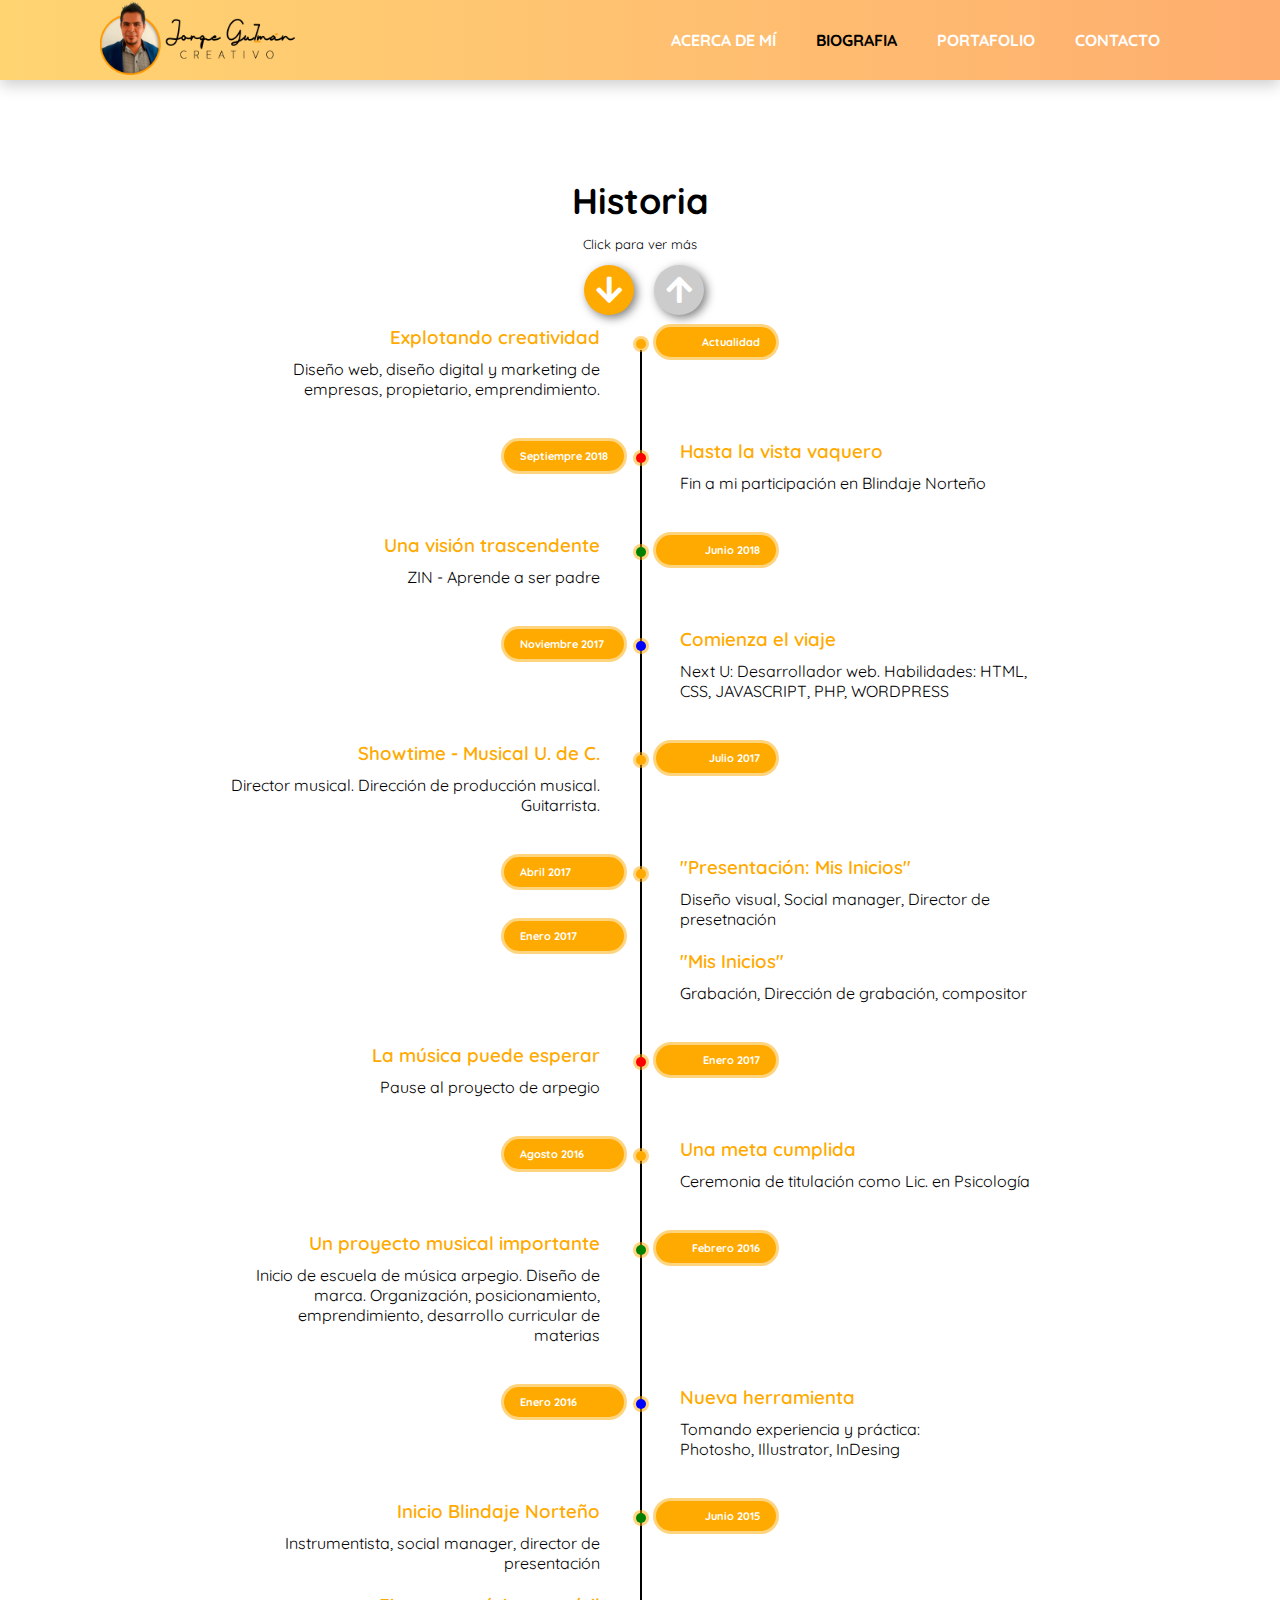
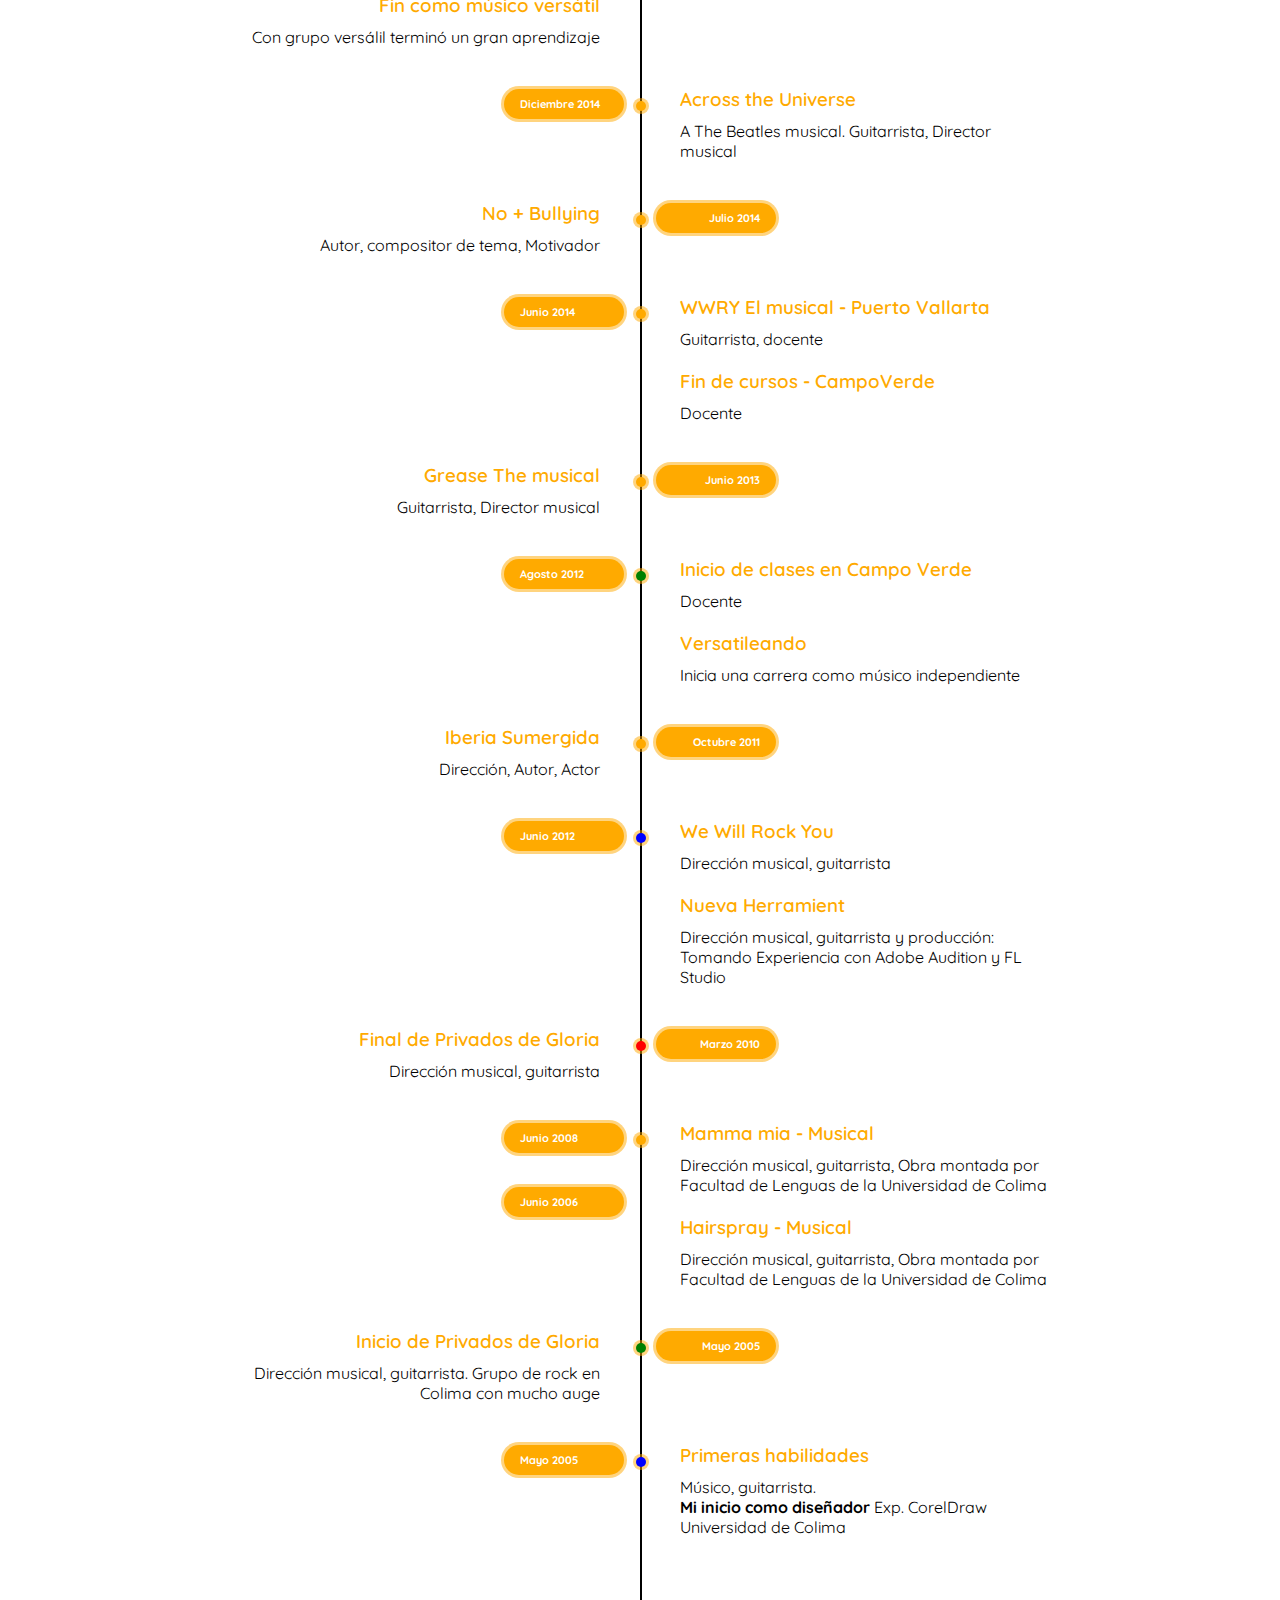
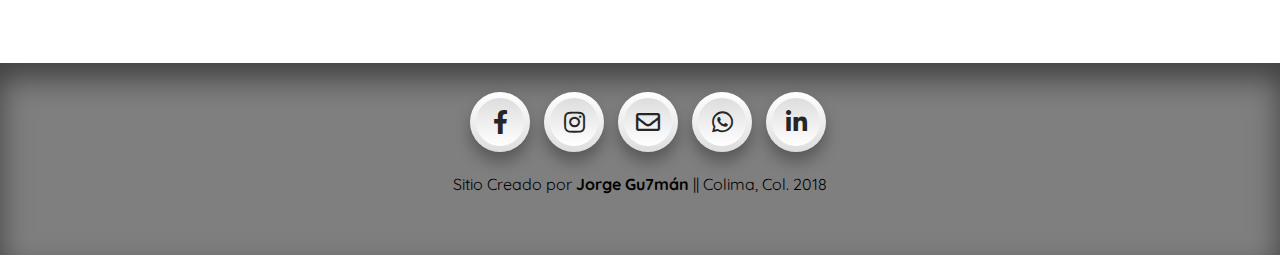
==== bio.html @ b35ca507 "primer commit" ====
<!DOCTYPE html>
<html>
<head>
    <title>jGu7man - Biografía</title>
    <meta name="viewport" content="width=device-width, initial-scale=1.0" charset="utf-8">
    <meta name="description" content="Portafolio de Jorge Gu7mán donde se muestran habilidades, desarrollo profesional y muestras de trabajo reciente">
    <meta name="keywords" content="portafolio,postfolio,psicologo,psicologia,psicología, psicólogo,música,músico,diseño,diseno,design,psychologist,designer,diseñador,ui,ux,teatro,musical,theater">
    <meta name="author" content="Jorge Guzmán">
    <link rel="icon" type="image" href="img/favicon.png">
    <link rel="stylesheet" type="text/css" href="css/style.css">
    <link rel="stylesheet" href="https://use.fontawesome.com/releases/v5.5.0/css/all.css">
    <script src="https://code.jquery.com/jquery-3.2.1.js"></script>
    <script type="text/javascript">
        $(document).ready(function () {
            $('.toggle-menu').click(function () {
                $("#menu").toggleClass('active')
            })
        })
    </script>
</head>
<body>
    <section class="hero2">
        <header>
            <a href="index.html" class="header-logo"><img src="img/logoonline.png" height="75px"></a>
            <a class="toggle-menu">Menu</a>
            <ul id="menu">
                <li><a href="index.html">Acerca de mí</a></li>
                <li><a href="" class="aqui">Biografia</a></li>
                <li><a href="portfolio.html">Portafolio</a></li>
                <li><a href="contacto.html">Contacto</a></li>
            </ul>
        </header>
    </section>
    <section id="timeline" class="timeline">
        <h3 class="time-title">Historia</h3>
        <p class="time-subtitle">Click para ver más</p>
        <div class="buttons">
            <div id="reverse" class="reverse"><i class="fas fa-arrow-down"></i></div>
            <div id="normal" class="normal"><i class="fas fa-arrow-up"></i></div>
        </div>
        <ul class="list">
            <li>
                <div id="marxa" class="time-content">
                    <h3>Explotando creatividad</h3>
                    <p>Diseño web, diseño digital y marketing de empresas, propietario, emprendimiento. <br>
                    </p>
                </div>
                <div class="time">
                    <h4>Actualidad</h4>
                </div>
            </li>
            <li class="end">
                <div id="blindaje" class="time-content">
                    <h3>Hasta la vista vaquero</h3>
                    <p>Fin a mi participación en Blindaje Norteño</p>
                </div>
                <div class="time">
                    <h4>Septiempre 2018</h4>
                </div>
            </li>
            <li class="start">
                <div id="zin" class="time-content">
                    <h3>Una visión trascendente</h3>
                    <p>ZIN - Aprende a ser padre</p>
                </div>
                <div class="time">
                    <h4>Junio 2018</h4>
                </div>
            </li>
            <li class="plus">
                <div class="time-content">
                    <h3>Comienza el viaje</h3>
                    <p>Next U: Desarrollador web. Habilidades: HTML, CSS, JAVASCRIPT, PHP, WORDPRESS</p>
                </div>
                <div class="time">
                    <h4>Noviembre 2017</h4>
                </div>
            </li>
            <li>
                <div id="showtime" class="time-content">
                    <h3>Showtime - Musical U. de C.</h3>
                    <p>Director musical. Dirección de producción musical. Guitarrista.</p>
                </div>
                <div class="time">
                    <h4>Julio 2017</h4>
                </div>
            </li>
            <li>
                <div id="disco" class="time-content">
                    <h3>"Presentación: Mis Inicios"</h3>
                    <p>Diseño visual, Social manager, Director de presetnación</p>
                </div>
                <div id="rec" class="time-content">
                    <h3>"Mis Inicios"</h3>
                    <p>Grabación, Dirección de grabación, compositor</p>
                </div>
                <div class="time">
                    <h4>Abril 2017</h4>
                </div>
                <div class="time2">
                    <h4>Enero 2017</h4>
                </div>
            </li>
            <li class="end">
                <div id="endarpegio" class="time-content">
                    <h3>La música puede esperar</h3>
                    <p>Pause al proyecto de arpegio</p>
                </div>
                <div class="time">
                    <h4>Enero 2017</h4>
                </div>
            </li>
    
            <li>
                <div id="titulo" class="time-content">
                    <h3>Una meta cumplida</h3>
                    <p>Ceremonia de titulación como Lic. en Psicología</p>
                </div>
                <div class="time">
                    <h4>Agosto 2016</h4>
                </div>
            </li>
    
            <li class="start">
                <div id="arpegio" class="time-content">
                    <h3>Un proyecto musical importante</h3>
                    <p>Inicio de escuela de música arpegio. Diseño de marca. Organización, posicionamiento, emprendimiento,
                        desarrollo curricular de materias</p>
                </div>
                <div class="time">
                    <h4>Febrero 2016</h4>
                </div>
            </li>
            <li class="plus">
                <div id="adobe" class="time-content">
                    <h3>Nueva herramienta</h3>
                    <p>Tomando experiencia y práctica:<br> Photosho, Illustrator, InDesing</p>
                </div>
                <div class="time">
                    <h4>Enero 2016</h4>
                </div>
            </li>
    
            <li class="start">
                <div id="blindajestart" class="time-content">
                    <h3>Inicio Blindaje Norteño</h3>
                    <p>Instrumentista, social manager, director de presentación</p>
                </div>
                <div id="endversatil" class="time-content">
                    <h3>Fin como músico versátil </h3>
                    <p>Con grupo versálil terminó un gran aprendizaje</p>
                </div>
                <div class="time">
                    <h4>Junio 2015</h4>
                </div>
            </li>
            <li>
                <div id="atu" class="time-content">
                    <h3>Across the Universe</h3>
                    <p>A The Beatles musical. Guitarrista, Director musical</p>
                </div>
                <div class="time">
                    <h4>Diciembre 2014</h4>
                </div>
            </li>
    
            <li>
                <div id="nomasb" class="time-content">
                    <h3>No + Bullying</h3>
                    <p>Autor, compositor de tema, Motivador</p>
                </div>
                <div class="time">
                    <h4>Julio 2014</h4>
                </div>
            </li>
    
            <li>
                <div id="wwrypt" class="time-content">
                    <h3>WWRY El musical - Puerto Vallarta</h3>
                    <p>Guitarrista, docente</p>
                </div>
                <div id="fincv" class="time-content">
                    <h3>Fin de cursos - CampoVerde</h3>
                    <p>Docente</p>
                </div>
                <div class="time">
                    <h4>Junio 2014</h4>
                </div>
            </li>
    
            <li>
                <div id="grease" class="time-content">
                    <h3>Grease The musical</h3>
                    <p>Guitarrista, Director musical</p>
                </div>
                <div class="time">
                    <h4>Junio 2013</h4>
                </div>
            </li>
    
            <li class="start">
                <div id="iniciocv" class="time-content">
                    <h3>Inicio de clases en Campo Verde</h3>
                    <p>Docente</p>
                </div>
                <div id="inicioversatil" class="time-content">
                    <h3>Versatileando</h3>
                    <p>Inicia una carrera como músico independiente</p>
                </div>
                <div class="time">
                    <h4>Agosto 2012</h4>
                </div>
            </li>
    
            <li>
                <div id="iberia" class="time-content">
                    <h3>Iberia Sumergida</h3>
                    <p>Dirección, Autor, Actor</p>
                </div>
                <div class="time">
                    <h4>Octubre 2011</h4>
                </div>
            </li>
    
            <li class="plus">
                <div id="wwry" class="time-content">
                    <h3>We Will Rock You</h3>
                    <p>Dirección musical, guitarrista</p>
                </div>
                <div id="audition" class="time-content">
                    <h3>Nueva Herramient</h3>
                    <p>Dirección musical, guitarrista y producción:<br> Tomando Experiencia con Adobe Audition y FL Studio</p>
                </div>
                <div class="time">
                    <h4>Junio 2012</h4>
                </div>
            </li>
            <li class="end">
                <div id="finpriv" class="time-content">
                    <h3>Final de Privados de Gloria</h3>
                    <p>Dirección musical, guitarrista</p>
                </div>
                <div class="time">
                    <h4>Marzo 2010</h4>
                </div>
            </li>
            <li>
                <div id="mamma" class="time-content">
                    <h3>Mamma mia - Musical</h3>
                    <p>Dirección musical, guitarrista, Obra montada por Facultad de Lenguas de la Universidad de Colima</p>
                </div>
                <div class="time">
                    <h4>Junio 2008</h4>
                </div>
                <div id="hairspray" class="time-content">
                    <h3>Hairspray - Musical</h3>
                    <p>Dirección musical, guitarrista, Obra montada por Facultad de Lenguas de la Universidad de Colima</p>
                </div>
                <div class="time2">
                    <h4>Junio 2006</h4>
                </div>
            </li>
            <li class="start">
                <div id="inipriv" class="time-content">
                    <h3>Inicio de Privados de Gloria</h3>
                    <p>Dirección musical, guitarrista. Grupo de rock en Colima con mucho auge</p>
                </div>
                <div class="time">
                    <h4>Mayo 2005</h4>
                </div>
            </li>
            <li class="plus">
                <div id="inicio" class="time-content">
                    <h3>Primeras habilidades</h3>
                    <p>Músico, guitarrista. <br>
                        <b>Mi inicio como diseñador</b> Exp. CorelDraw <br>
                        Universidad de Colima</p>
                </div>
                <div class="time">
                    <h4>Mayo 2005</h4>
                </div>
            </li>
            <div style="clear: both;">
        </ul>
        </div>
    </section>

    <!--------------images--------------------->
    <!--MARXA-->
    <div class="popup marxa">
        <img src="img/marxadigital.png">
        <a href="https://www.marxadigital.com">www.marxadigital.com</a>
        <p class="close"><i class="fas fa-times-circle"></i></p>
    </div>
    
    <!--BLINDAJE-->
    <div class="popup blindaje">
        <img src="img/blindaje.png">
        <a href="https://www.facebook.com/blindaje.colima">Blindaje Norteño</a>
        <p class="close c-blindaje"><i class="fas fa-times-circle"></i></p>
    </div>
    
    <!--ZIN-->
    <div class="popup zin">
        <img src="img/zin.png">
        <a href="https://www.aprendeaserpadre.com/">www.aprendeaserpadre.com</a>
        <p class="close c-zin"><i class="fas fa-times-circle"></i></p>
    </div>
    
    <!--SHOWTIME-->
    <div class="popup showtime">
        <video controls>
            <source src="video/showtime.mp4" type="video/mp4">
        </video>
        <a href="#">Video de la presentación en Comala, Col.</a>
        <p class="close c-showtime"><i class="fas fa-times-circle"></i></p>
    </div>
    
    <!--MIS INICIOS-->
    <div class="popup disco">
        <img src="img/disco.jpg">
        <a href="https://www.youtube.com/watch?v=eF_MV5Da1Pc&list=OLAK5uy_ntUWW7YLKuqhbhrykl6PbR0ARrbhrfALA">Album Completo
            en YouTube</a>
        <p class="close c-disco"><i class="fas fa-times-circle"></i></p>
    </div>
    <div class="popup rec">
        <img src="img/rec.jpeg">
        <a href="#">Grabación en Rubato's Studio</a>
        <p class="close c-rec"><i class="fas fa-times-circle"></i></p>
    </div>
    
    <!--endarpegio-->
    <div class="popup endarpegio">
        <img src="img/endarpegio.jpeg">
        <a href="https://www.facebook.com/arpegiocolima7/">arpegio - página de facebook</a>
        <p class="close c-endarpegio"><i class="fas fa-times-circle"></i></p>
    </div>
    
    <!--titulo-->
    <div class="popup titulo">
        <img src="img/titulo.jpeg">
        <a href="#">Foto de la titulación</a>
        <p class="close c-titulo"><i class="fas fa-times-circle"></i></p>
    </div>
    
    <!--arpegio-->
    <div class="popup arpegio">
        <img src="img/arpegio.jpeg">
        <a href="https://www.facebook.com/arpegiocolima7/">arpegio - página de facebook</a>
        <p class="close c-arpegio"><i class="fas fa-times-circle"></i></p>
    </div>
    
    <!--atu-->
    <div class="popup atu">
        <img src="img/atu.jpeg">
        <a href="https://www.youtube.com/watch?v=UgHGypPS-ho">Ver muestra en youtube</a>
        <p class="close c-atu"><i class="fas fa-times-circle"></i></p>
    </div>
    
    <!--nomasb-->
    <div class="popup nomasb">
        <img src="img/nomasb.jpeg">
        <a href="#">Creando conciencia</a>
        <p class="close c-nomasb"><i class="fas fa-times-circle"></i></p>
    </div>
    
    <!--wwrypt-->
    <div class="popup wwrypt">
        <img src="img/wwrypt.jpeg">
        <a href="#">Ticket de la presentación</a>
        <p class="close c-wwrypt"><i class="fas fa-times-circle"></i></p>
    </div>
    <!--fincv-->
    <div class="popup fincv">
        <img src="img/fincv.jpeg">
        <a href="#">Ticket de la presentación</a>
        <p class="close c-fincv"><i class="fas fa-times-circle"></i></p>
    </div>
    <!--grease-->
    <div class="popup grease">
        <img src="img/grease.jpeg">
        <a href="#">Programa de mano</a>
        <p class="close c-grease"><i class="fas fa-times-circle"></i></p>
    </div>
    <!--iniciocv-->
    <div class="popup iniciocv">
        <img src="img/iniciocv.jpeg">
        <a href="#">Grupo de clases con niños de primaria</a>
        <p class="close c-iniciocv"><i class="fas fa-times-circle"></i></p>
    </div>
    <!--wwry-->
    <div class="popup wwry">
        <img src="img/wwry.jpeg">
        <a href="https://youtu.be/hKgQmGSDTwU?t=102">Programa de mano - ver presentación en YouTube</a>
        <p class="close c-wwry"><i class="fas fa-times-circle"></i></p>
    </div>
    <!--iberia-->
    <div class="popup iberia">
        <img src="img/iberia.jpg">
        <a href="#">Banner</a>
        <p class="close c-iberia"><i class="fas fa-times-circle"></i></p>
    </div>
    <!--mamma-->
    <div class="popup mamma">
        <img src="img/mamma.jpeg">
        <a href="https://www.youtube.com/watch?v=7JQ3VmHhX4c">Poster - ver presentación en YouTube</a>
        <p class="close c-mamma"><i class="fas fa-times-circle"></i></p>
    </div>
    <!--hairspray-->
    <div class="popup hairspray">
        <img src="img/hairspray.jpeg">
        <a href="#">Poster</a>
        <p class="close c-hairspray"><i class="fas fa-times-circle"></i></p>
    </div>

    <section class="footer">
        <ul class="social icons">
            <li>
                <a href="https://www.facebook.com/psicjorgeguzman">
                    <i class="fab fa-facebook-f"></i>
                </a>
            </li>
            <li>
                <a href="https://www.instagram.com/jgu7man">
                    <i class="fab fa-instagram"></i>
                </a>
            </li>
            <li>
                <a href="mailto:jgu7man@gmail.com">
                    <i class="far fa-envelope"></i>
                </a>
            </li>
            <li>
                <a href="https://wa.me/523121661747">
                    <i class="fab fa-whatsapp"></i>
                </a>
            </li>
            <li>
                <a href="https://www.linkedin.com/in/jorge-humberto-guzman-fuentes-11215bb1/">
                    <i class="fab fa-linkedin-in"></i>
                </a>
            </li>
        </ul>
        <div>
            <p>Sitio Creado por <b>Jorge Gu7mán</b> || Colima, Col. 2018</p>
        </div>
    </section>

    
    
    <script type="text/javascript" src="js/img.js"></script>
</body>
</html>
---- css/style.css ----
@import url('https://fonts.googleapis.com/css?family=Quicksand:500');

body {
	margin: 0;
	padding: 0;
	/* padding-bottom: 18em; */
	font-family: 'Quicksand', sans-serif;
}

/*-------------------
HERO
-------------------*/



.hero {
	position: relative;
	width: 100%;
	height: 100vh;
	background: url(../img/hero-jg7.jpg);
	background-position: center center;
	background-size: cover;
	background-repeat: no-repeat;
}

.hero2 {
	background: linear-gradient(90deg, #ffd471, #feae6f) !important;
	position: relative;
	width: 100%;
	height: fit-content;
	top: 0;
}

/*-------------------
HEADER
-------------------*/


	.hero header,
	.hero2 header {
		padding: 0 100px;
		width: 100%;
		height: 80px;
		box-sizing: border-box;
		background: rgba(0,0,0,.0);
		box-shadow: 0 5px 15px rgba(0,0,0,.2);
		transition: .5s;
	}

	.hero header ul,
	.hero2 header ul{
		position: relative;
		margin: 0;
		padding: 0;
		display: flex;
		float: right;
		transition: .5s;

	}

	.hero header ul li,
	.hero2 header ul li {
		list-style: none;
	}

	.hero header ul li a,
	.hero2 header ul li a {
		position: relative;
		display: block;
		padding: 10px 20px;
		margin: 20px 0px;
		text-transform: uppercase;
		color: white;
		font-weight: bold;
		transition: .5s;
		text-decoration: none;
	}

	.aqui {
		color: #000 !important;
	}

	.hero header ul li a:hover,
	.hero2 header ul li a:hover {
		background: #000;
		color: #fff !important;
	}

	.toggle-menu {
		display: none;
		position: absolute;
		right: 10px;
		top:26px;
		background: black;
		color: #fff;
		padding: 5px;
		cursor: pointer;
		font-weight: bold;
	}

	@media (max-width: 992px) {
		.hero header,
		.hero2 header {
			padding: 0 0;
			background: rgba(255, 255,255,0.5);
		}

		.toggle-menu {
			display: block;
		}

		.hero header ul,
		.hero2 header ul {
			width: 100%;
			top: -4px;
			display: none;
			position: relative;
			z-index: 10;
		}

		.hero header ul.active,
		.hero2 header ul.active {
			display: block;
		}

		.hero header ul li a,
		.hero2 header ul li a  {
			margin: 0;
			display: block;
			text-align: center;
			color: #fff;
			background: rgba(0,0,0, .5);
		}
	}

/*-------------------
PRESENTACIÓN
-------------------*/

	h1{
		width: 400px;
		position: relative;
		left: 0;
		top: 15%;
		color: white;
		font-weight: 900;
		padding-left: .5em;
		font-size: 40px;
		text-shadow: 1px 1px 3px rgba(0,0,0,.4)
	}

	.tagged {
		position: relative;
		top:10%;
	}

	.nombre, .type {
		position: relative;
		top: 15%;
		color: white;
		font-weight: bold;
		padding-left: 3em;
		font-size: 20px;
		padding-left: 1em;
		text-shadow: 1px 1px 3px rgba(0,0,0,.4)
	}

	.type {
		top: 17% !important;
	}

/*-------------------
SOCIAL ICONS
-------------------*/


	.social {
		position: relative;
		top: 15%;
		padding-left: 1em;
		display: flex;
	}

	.icons {
		left: 50%;
		width: fit-content;
		transform: translateX(-50%);
	}

	.social li {
		list-style: none;
	}

	.social li a {
		position: relative;
		width: 60px;
		height: 60px;
		display: block;
		text-align: center;
		margin: 0 7px;
		border-radius: 50%;
		padding: 6px;
		box-sizing: border-box;
		text-decoration: none;
		box-shadow: 0 10px 15px rgba(0,0,0,.3);
		background: linear-gradient(0deg, #ddd, #fff);
		transition: .5s;
	}

	.social li a:hover {
		box-shadow: 0 2px 5px rgba(0,0,0,.3);
	}

	.social li a .fab,
	.social li a .far {
		width: 100%;
		height: 100%;
		display: block;
		background: linear-gradient(0deg, #fff, #ddd);
		border-radius: 50%;
		line-height: calc(60px - 12px);
		font-size: 24px;
		color: #262626;
		transition: .5s;
	}

	.social li:nth-child(1) a:hover .fab {
		color: #3b5999;
	}

	.social li:nth-child(2) a:hover .fab {
		color: #e4405f;
	}

	.social li:nth-child(3) a:hover .far {
		color: #af0606;
	}

	.social li:nth-child(4) a:hover .fab {
		color: #25D366;
	}

	.social li:nth-child(5) a:hover .fab {
		color: #0077B5;
	}


/*-------------------
ABOUT ME
-------------------*/

.about {
	position: relative;
	top: 128%;
	width: 100%;
}

	.resumen {
		position: relative;
			top: 30vh;
			left: 50%;
			max-width: 600px;
			transform: translate(-50%, -50%);
		padding: 3em 2em;
	}

		.logo-about {
			display: grid;
		}

			.logo-about img {
				position: relative;
				margin: 0 auto;
			}

		.abstract {
			position: relative;
			margin: 0 auto;
			max-width: 100%;
			text-align: center;
			font-size: 14px;
		}

	.talents {
		margin: -10vh auto 100px;
		display: grid;
		grid-template-columns: repeat( auto-fit, minmax(350px, 1fr));
		grid-gap: 20px;
	}

		.talents .card {
			position: relative;
			width: 350px;
			margin: 0 auto;
			background: #333;
			padding: 20px;
			box-sizing: border-box;
			text-align: center;
			box-shadow: 0 10px 40px rgba(0,0,0,.5);
			overflow: hidden;
			border-radius: 15px;
		}

		.talents .card .layer {
			z-index: 1;
			position: absolute;
			top: calc(100% - 2px);
			left: 0;
			width: 100%;
			height: 100%;
			background: linear-gradient(90deg, #ffb400, #ff6d00);
			transition: 0.5s;
		}

		.talents .card:hover .layer {
			top: 0;
		}

		.talents .card .content {
			position: relative;
			z-index: 2;
		}

		.talents .card .content p {
			font-size: 14px;
			line-height: 20px;
			color: #fff;
		}

		.talents .card .content .image {
			width: 50px;
			height: 50px;
			margin: 0 auto;
			border-radius: 50%;
			overflow: hidden;
			border: 4px solid #fff;
			box-shadow: 0 10px 40px rgba(0,0,0,.3);
			background: linear-gradient(90deg, #ffb400, #ff6d00);
			color: #fff;
			transition: 0.5s;
		}

		.talents .card:hover .content .image {
			background: black;
		}

		.talents .card .content .image i {
			display: block;
			line-height: calc(50px - 0px);
			font-size: 30px
		}

		.talents .card .content .details h2 {
			font-size: 18px;
			color: #fff ;
		}

/*-------------------
TIMELINE
-------------------*/

.timeline {
	position: relative;
	top: 3em;
	left: 50%;
	transform: translate(-50%, 0%);
	padding: 40px 0;
	width: 100%;
	max-width: 900px;
	box-sizing: border-box;
	height: auto;
	padding-bottom: 10%;
}

.time-title {
	text-align: center;
	color: black;
	font-size: 36px;
	margin: 10px;
}

.time-subtitle {
	text-align: center;
	color: black;
	font-size: 13px;	
}

.buttons {
	display: flex;
	flex-direction: row;
	position: relative;
    left: 50%;
    transform: translateX(-52%);
}

.reverse,
.normal {
	width: 50px;
	height: 50px;
	background: #ffaa00;
	box-shadow: 3px 3px 10px rgba(0,0,0,0.5);
	border-radius: 50%;
	display: block;
	position: relative;
	left: 45%;
	transform: translateX(-6%);
	text-align: center;
	margin: 0 10px;
	cursor: pointer;
}

.reverse i,
.normal i {
	color: #fff;
	font-size: 30px;
	line-height: 50px;
}

.normal {
	background: #ccc;
}

.timeline:before {
	content: '';
	position: absolute;
	top:7%;
	left: 50%;
	width: 2px;
	height: 90%;
	background: black;

}

	.timeline ul {
		margin: 0;
		padding: 0;
		display: flex;
		flex-direction: column;
	}

	.timeline ul li {
		line-height: normal;
		position: relative;
		width: 50%;
		padding: 10px 40px;
		box-sizing: border-box;
		list-style: none;
		cursor: pointer;
	}

	.timeline ul li:nth-child(odd) {
		float: left;
		text-align: right;
		clear: both;
	}

	.timeline ul li:nth-child(even) {
		float: right;
		text-align: left;
		clear: both;
		position: relative;
		left: 50%;
	}

	.time-content {
		padding-bottom: 20px;

	}

	.timeline ul li:nth-child(odd):before {
		content: '';
		position: absolute;
		top: 24px;
		right: -6px;
		width: 10px;
		height: 10px;
		background: #ffaa00;
		border-radius: 50%;
		box-shadow: 0 0 0 3px rgba(255, 170, 0, .5)
	}

	.timeline ul li:nth-child(even):before {
		content: '';
		position: absolute;
		top: 24px;
		left: -4px;
		width: 10px;
		height: 10px;
		background: #ffaa00;
		border-radius: 50%;
		box-shadow: 0 0 0 3px rgba(255, 170, 0, .5)
	}

	.end:nth-child(odd):before,
	.end:nth-child(even):before {
		background: red !important;
	}

	.start:nth-child(odd):before,
	.start:nth-child(even):before {
		background: green !important;
	}

	.plus:nth-child(odd):before,
	.plus:nth-child(even):before {
		background: blue !important;
	}

	.time-content h3 {
		margin: 0;
		padding: 0;
		font-weight: 600;
		color: #ffaa00;
	}

	.time-content p {
		margin: 10px 0 0;
		padding: 0;
		cursor: pointer;
	}

		.timeline ul li .time h4,
		.timeline ul li .time2 h4  {
			margin: 0;
			padding: 0;
			font-size: 11px;

		}

		.timeline ul li:nth-child(odd) .time,
		.timeline ul li:nth-child(odd) .time2 {
			position: absolute;
			top: 0;
			right: -136px;
			top: 12px;
			width: 88px;
			margin: 0;
			padding: 8px 16px;
			background: #ffaa00;
			color: white;
			border-radius: 18px;
			box-shadow: 0 0 0 3px rgba(255, 170, 0, .5)
			}

			.timeline ul li:nth-child(even) .time,
			.timeline ul li:nth-child(even) .time2 {
			position: absolute;
			top: 0;
			left: -136px;
			top: 12px;
			width: 88px;
			margin: 0;
			padding: 8px 16px;
			background: #ffaa00;
			color: white;
			border-radius: 18px;
			box-shadow: 0 0 0 3px rgba(255, 170, 0, .5)
			}

			.timeline ul li:nth-child(odd) .time2,
			.timeline ul li:nth-child(even) .time2 {
				top:76px !important;
			}

		.popup {
			width: 100%;
			height: 100%;
			background: rgba(0,0,0,0.7);
			position: fixed;
			top: 0;
			z-index: 5;
			display: flex;
			justify-content: center;
			align-items: center;
			display: none;
		}

		.popup img,
		.popup video {
			max-width: 70%;
			max-height: 70%;
			border: solid 4px white;
			position: absolute;
			top: 5%;
		}

		.popup .close {
			position: absolute;
			top:0%;
			right: 7%;
			padding: 5px;
			color: #fff;
			font-size: x-large;
			text-align: center;
			cursor: pointer;
		}

		.popup a {
			color: #ffff00;
			text-decoration: none;
			cursor: pointer;
		}

/*-------------------
GALERÍA
-------------------*/


.galeria {
	margin: 0;
	padding: 0;
	padding-bottom: 10em;
	position: relative;
	top:5em;
	left: 50%;
	transform: translateX(-50%);
	width: 100%;
}

.galeria .gale-title {
	text-align: center;
	color: #000;
	font-size: 36px;
	top: 2%;
	margin-bottom: 10px;
	position: relative;
	top: 0em;
}

.categoria {
	color: #000;
	font-size: 36px;
	top: 2%;
	margin-bottom: 10px;
	position: relative;
	/* top: 4em; */
}

.galeria .gale-subtitle {
	text-align: center;
	color: #000;
	font-size: 16px;
	margin: 0;
	position: relative;
	top: 0em;
}

.cate-subtitle {
	text-align: left;
	color: #000;
	font-size: 16px;
	margin: 0;
	position: relative;
	top: 0em;
	margin-bottom: 2em;
}

.container {
	position: relative;
	top: 5em;
	left: 50%;
	transform: translate(-50%, 0%);
	width: 80%;
}

.row {
	padding-bottom: 5em;
}

.container .box {
	display: inline-block;
	position: relative;
	list-style: none;
	width: 250px;
	height: 250px;
	box-shadow: 3px -3px 25px rgba(0,0,0, .3);
	margin-right: 1em;
    margin-bottom: 1em;
}

.container .box img {
	width: 100%;
}

.container .box.snake {
	position: relative;
	overflow: hidden;
}

.overlay {
	position: absolute;
	text-align: center;
	width: 100%;
	height: 100%;
	background: rgba(0,0,0,0.8);
}

.overlay h2 {
	position: absolute;
	margin: 0;
	padding: 0;
	top: 50%;
	transform: translateY(-50%);
	color: #fff;
	text-transform: uppercase;
	width: 100%;
}

#txt {
	text-align: center;
	width: 90%;
    position: absolute;
    max-width: 500px;
    bottom: 3vh;
	color: white;
	left: 50%;
	transform: translate(-50%, -50%);
}

.back {
	position: absolute;
	left: 53%;
	bottom: -715%;
	transform: translateX(-50%);
}

.back a button {
	width: 100px;
	height: 35px;
	background: #ff8f00;
	text-align: center;
	border-radius: 25px;
	left: 50%;
	transform: translateX(-50%);
	cursor: pointer;
	color: #fff;
	font-weight: 600;
	font-family: 'Quicksand', sans-serif;
}


.footer {
	position: relative;
	bottom: 0%;
	display: block;
	margin: 0;
	padding: 0;
	width: 100%;
	height: 12em;
	background: rgba(0,0,0,0.5);
	box-sizing: border-box;
	box-shadow: inset 0 15px 30px rgba(0,0,0,0.5);
}

.footer div	{
	margin: 4% auto 0 auto;
	text-align: center;
}

@media only screen and (max-width: 600px) {
	.talents {
		margin-top: 240px;
	}

	.timeline {
		top: 295%;
	}

	.timeline:before {
		top: 3%;
		height: 96%;
	}

	.reverse, .normal {
		left: 34%;
	}

	.timeline ul {
		width: 80%;
		position: relative;
		left: 50%;
		transform: translateX(-50%);	
	}

	.galeria {
		top: 0em;
	}

	.gale-title, .gale-subtitle {
		color: black !important;
	}

	.container {
		left: 50%;
		width: 60%;
		top: 140%;
	}

	#txt {
		bottom: 25vh;
	}

	.back {
		bottom: -1290%;
		left: 70%;
	}

	.icons {
		left: 50%;
		transform: translateX(-50%);
	}

	.footer {
		bottom: -1310%;
	}

	.footer div {
		margin-top: 15%;
	}
}
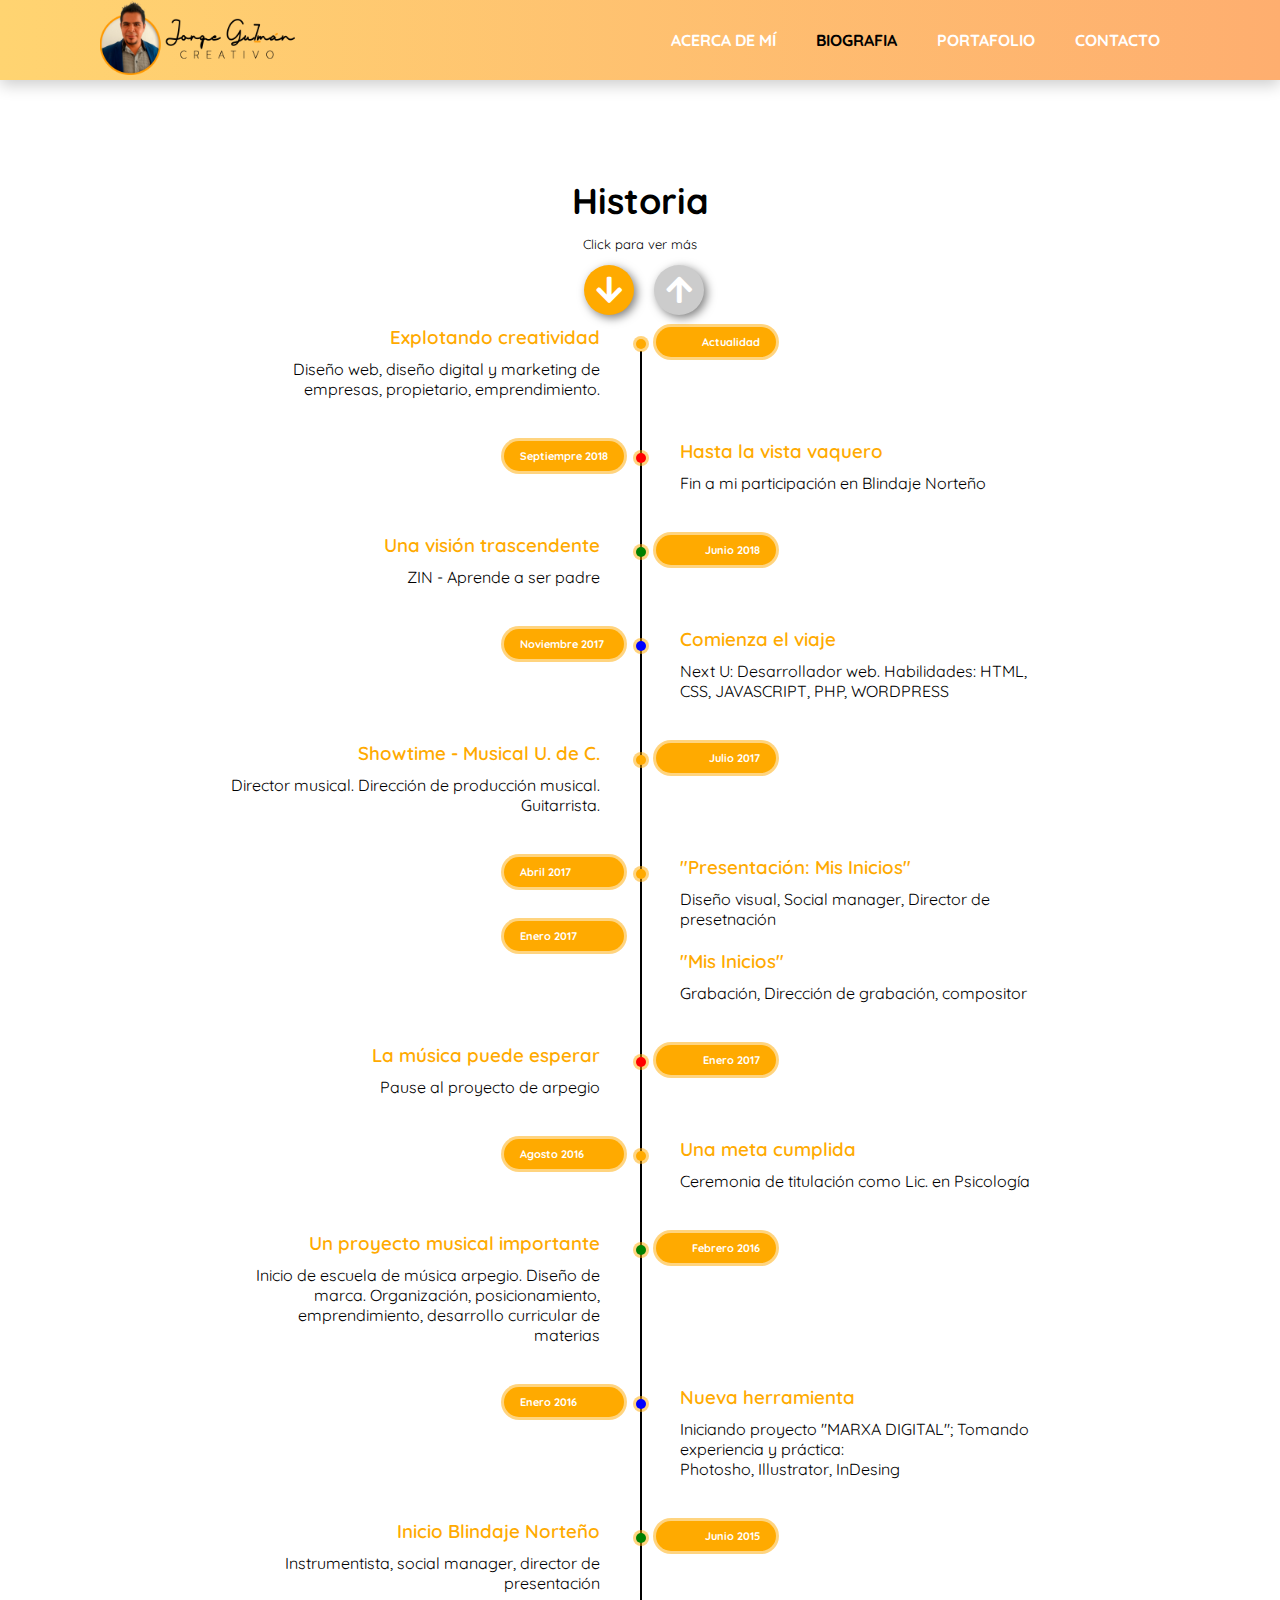
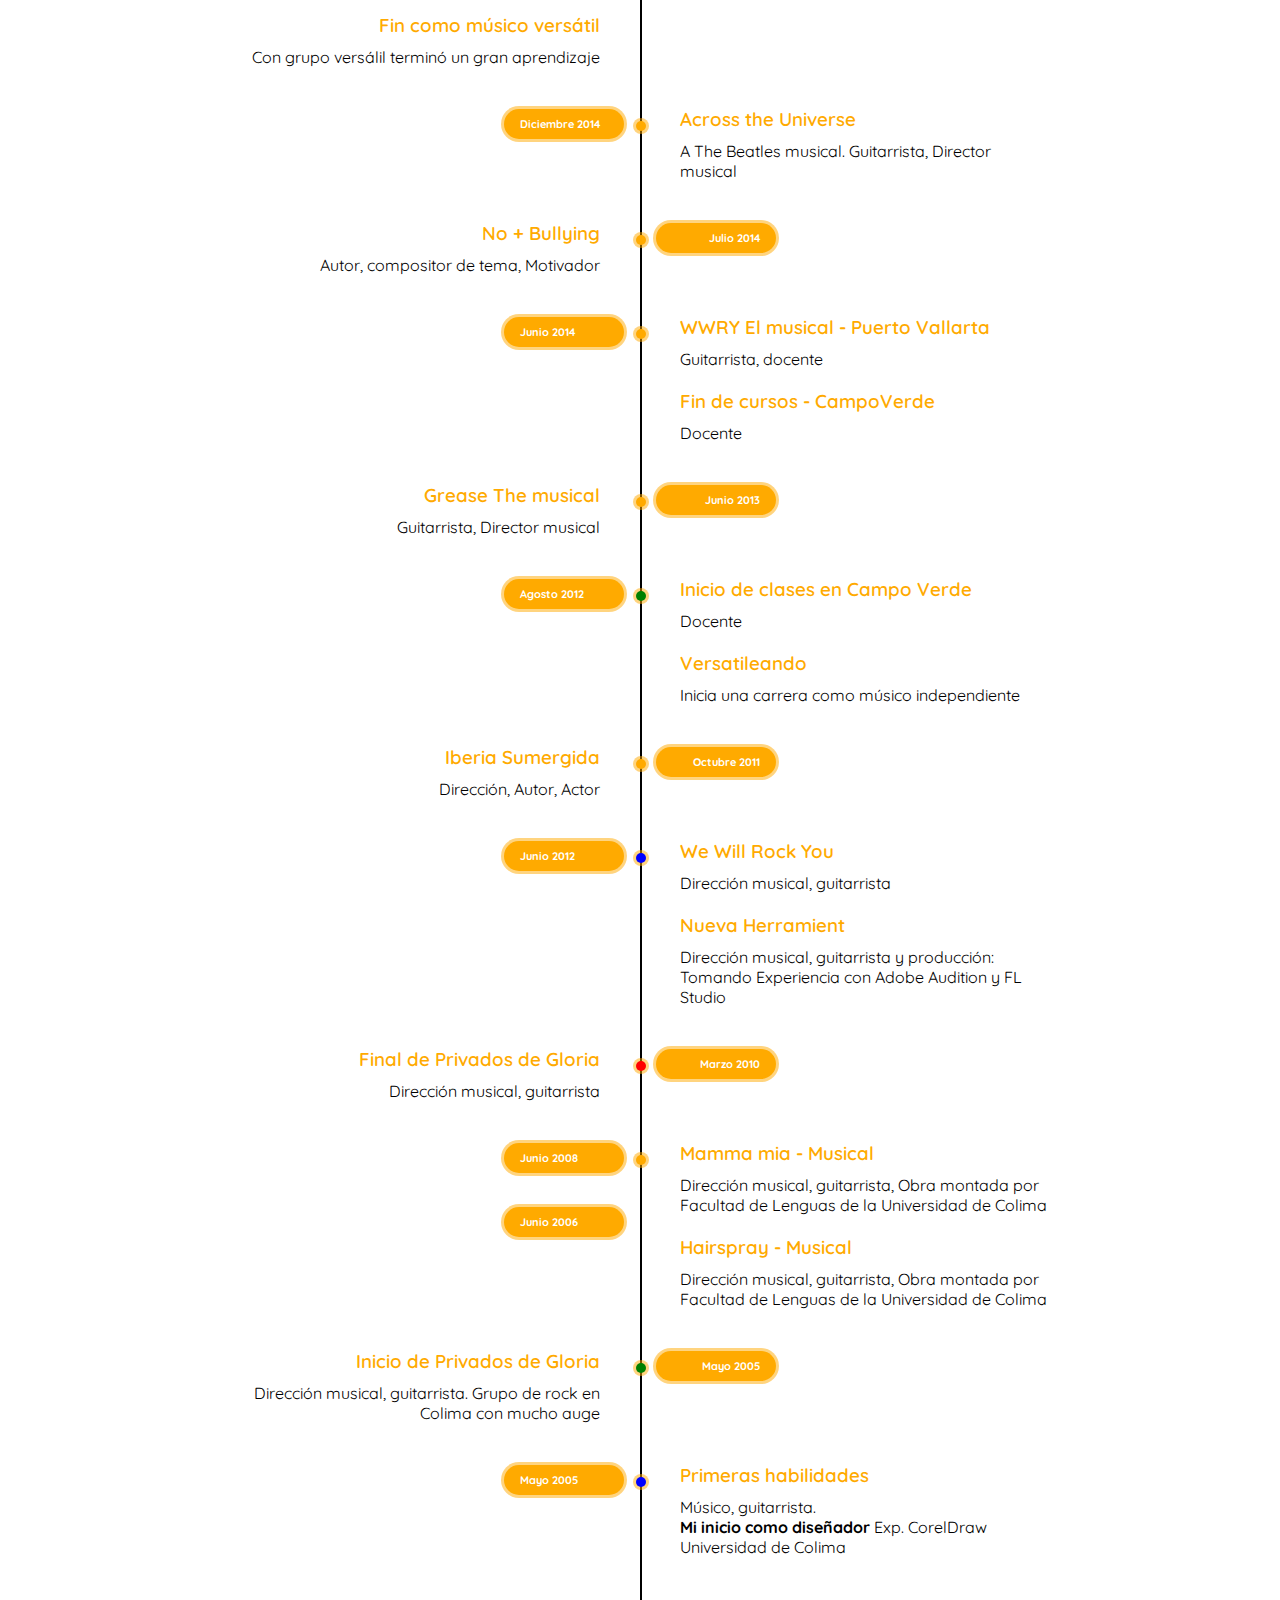
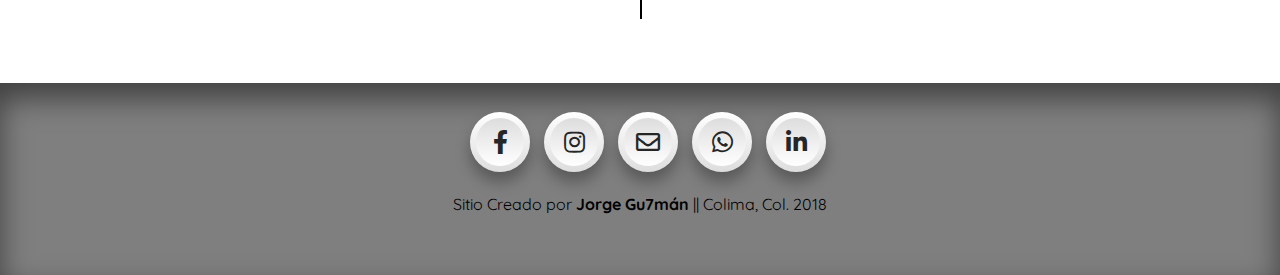
==== commit a9fba454: "actualización de datos de contacto" ====
--- a/bio.html
+++ b/bio.html
@@ -134,7 +134,8 @@
             <li class="plus">
                 <div id="adobe" class="time-content">
                     <h3>Nueva herramienta</h3>
-                    <p>Tomando experiencia y práctica:<br> Photosho, Illustrator, InDesing</p>
+                    <p>Iniciando proyecto "MARXA DIGITAL"; Tomando experiencia y práctica:<br> Photosho, Illustrator, InDesing</p>
+
                 </div>
                 <div class="time">
                     <h4>Enero 2016</h4>
@@ -431,7 +432,7 @@
                 </a>
             </li>
             <li>
-                <a href="https://wa.me/523121661747">
+                <a href="https://wa.me/523121805955">
                     <i class="fab fa-whatsapp"></i>
                 </a>
             </li>
--- a/css/style.css
+++ b/css/style.css
@@ -138,14 +138,15 @@
 -------------------*/
 
 	h1{
-		width: 400px;
+		max-width: 400px;
+		width: 90%;
 		position: relative;
 		left: 0;
 		top: 15%;
 		color: white;
 		font-weight: 900;
 		padding-left: .5em;
-		font-size: 40px;
+		font-size: 2.5em;
 		text-shadow: 1px 1px 3px rgba(0,0,0,.4)
 	}
 
@@ -156,7 +157,7 @@
 
 	.nombre, .type {
 		position: relative;
-		top: 15%;
+		top: 2vh;
 		color: white;
 		font-weight: bold;
 		padding-left: 3em;
@@ -290,7 +291,8 @@
 
 		.talents .card {
 			position: relative;
-			width: 350px;
+			width: 90%;
+			max-width: 350px;
 			margin: 0 auto;
 			background: #333;
 			padding: 20px;
@@ -562,6 +564,40 @@
 				top:76px !important;
 			}
 
+			@media (max-width: 600px) {
+				.timeline ul li:nth-child(odd),
+				.timeline ul li:nth-child(even) {
+				left:0% !important;
+				text-align: left !important;
+				}
+
+				.timeline ul li:nth-child(odd) .time, 
+				.timeline ul li:nth-child(odd) .time2,
+				.timeline ul li:nth-child(even) .time, 
+				.timeline ul li:nth-child(even) .time2 {
+					position: initial !important;
+					margin: 15px 0 !important;
+
+				}
+
+				.timeline ul li:nth-child(odd)::before,
+				.timeline ul li:nth-child(even)::before {
+					left: 0px !important;
+				}
+
+				.timeline ul li {
+					width: 115% !important;
+				}
+
+				.timeline:before {
+					left: 11%;
+				}
+
+				.timeline ul {
+					top: 3vh;
+				}
+			}
+
 		.popup {
 			width: 100%;
 			height: 100%;
@@ -665,6 +701,9 @@
 
 .row {
 	padding-bottom: 5em;
+	position: relative;
+	transform: translateX(-50%);
+	left: 50%;
 }
 
 .container .box {
@@ -757,9 +796,36 @@
 	text-align: center;
 }
 
+@media only screen and (max-width: 320px) {
+	.talents .card {
+		left: -1em;
+		width: 80%;
+	}
+
+	.row {
+		left: 33%;
+	}
+}
+
 @media only screen and (max-width: 600px) {
+	h1 {
+		font-size: 2em;
+	}
+
+	.row {
+		left: 40%;
+	}
+
+	.popup img {
+		top: 10%;
+	}
+
+	.social {
+		padding-left: 0;
+	}
+
 	.talents {
-		margin-top: 240px;
+		margin-top: -2em;
 	}
 
 	.timeline {
@@ -810,6 +876,17 @@
 		transform: translateX(-50%);
 	}
 
+	.social li a {
+		width: 45px;
+		height: 45px;;
+	}
+
+	.social li a .fab,
+	.social li a .far {
+		line-height: calc(45px - 12px);
+		font-size: 20px;
+	}
+
 	.footer {
 		bottom: -1310%;
 	}
@@ -817,4 +894,23 @@
 	.footer div {
 		margin-top: 15%;
 	}
+}
+
+@media only screen and (min-width: 1400px) {
+
+	.talents {
+		position: relative;
+		top: 6vh;
+	}
+
+	.resumen {
+		top: 20vh;
+	}
+
+}
+
+@media only screen and (min-width: 2000px) {
+	.resumen {
+		top: 15vh;
+	}
 }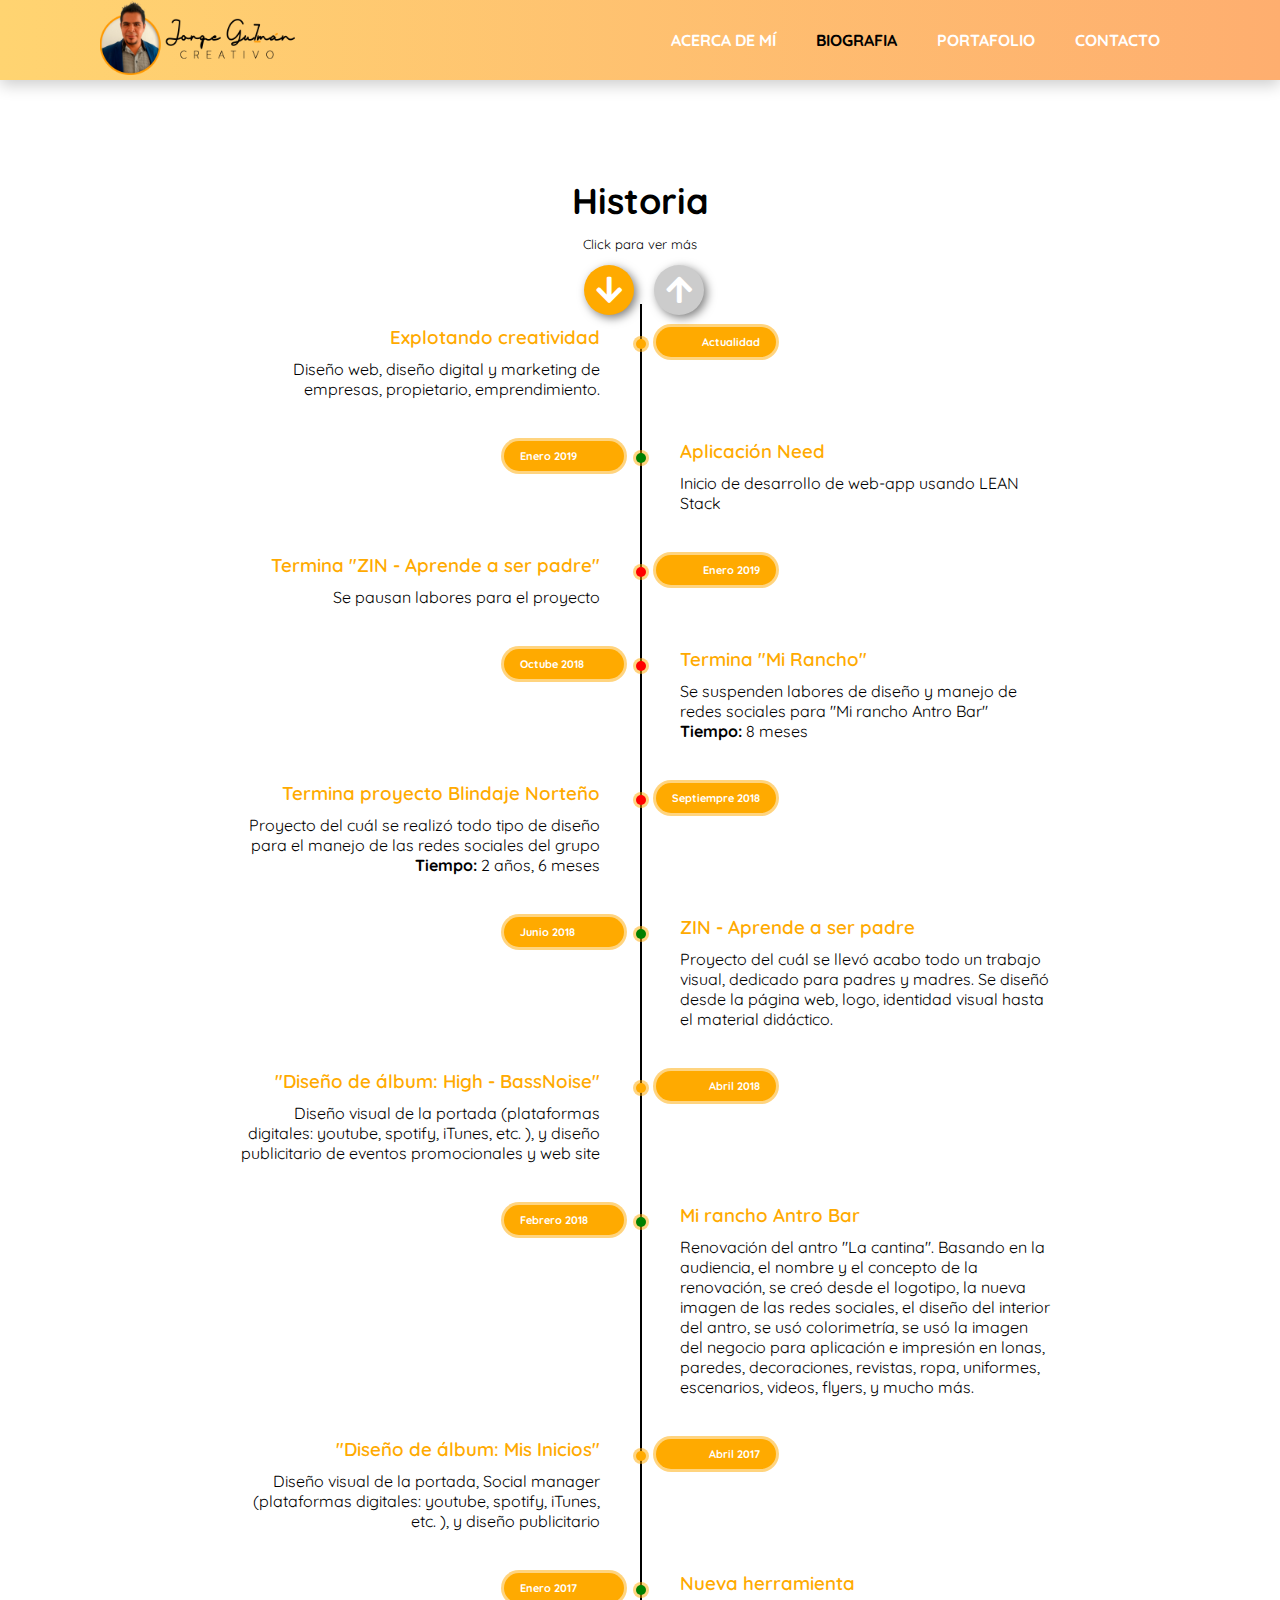
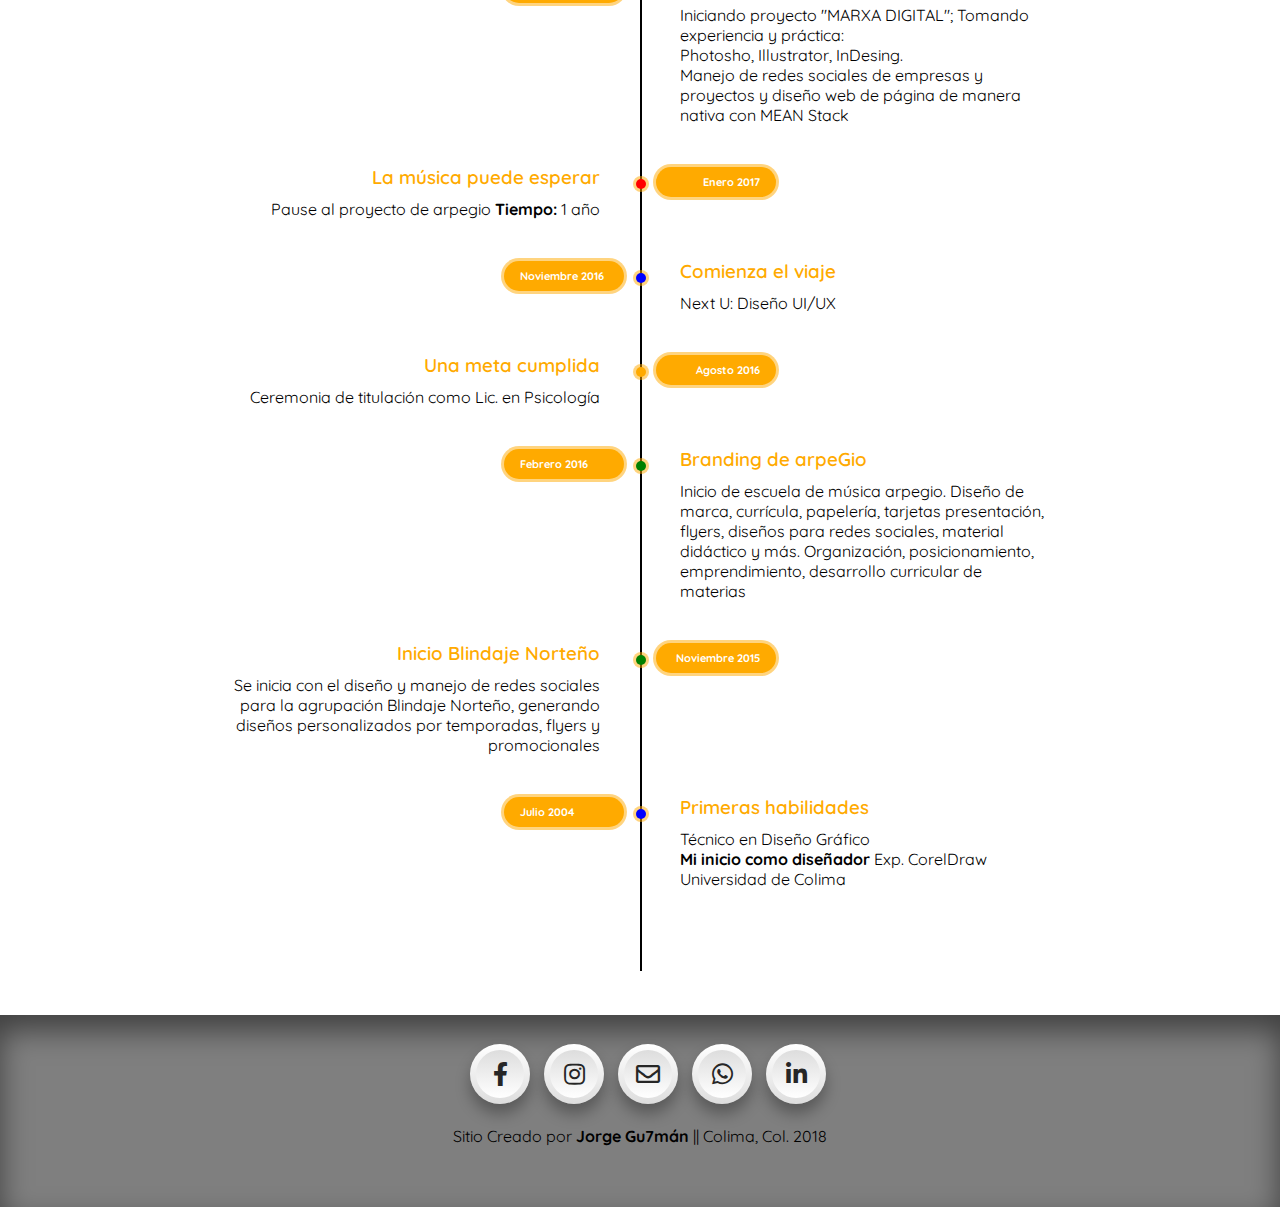
==== commit f10ee696: "nueva versión de diseñador" ====
--- a/bio.html
+++ b/bio.html
@@ -39,7 +39,8 @@
             <div id="normal" class="normal"><i class="fas fa-arrow-up"></i></div>
         </div>
         <ul class="list">
-            <li>
+    <!-- MARXA -->
+            <li class="info">
                 <div id="marxa" class="time-content">
                     <h3>Explotando creatividad</h3>
                     <p>Diseño web, diseño digital y marketing de empresas, propietario, emprendimiento. <br>
@@ -49,69 +50,134 @@
                     <h4>Actualidad</h4>
                 </div>
             </li>
-            <li class="end">
-                <div id="blindaje" class="time-content">
-                    <h3>Hasta la vista vaquero</h3>
-                    <p>Fin a mi participación en Blindaje Norteño</p>
+
+    <!-- NEED START -->
+            <li class="start info">
+                <div id="need" class="time-content">
+                    <h3>Aplicación Need</h3>
+                    <p>Inicio de desarrollo de web-app usando LEAN Stack</p>
+                </div>
+                <div class="time">
+                    <h4>Enero 2019</h4>
+                </div>
+            </li>
+
+    <!-- ZIN END -->
+            <li class="end info">
+                <div id="zinend" class="time-content">
+                    <h3>Termina "ZIN - Aprende a ser padre"</h3>
+                    <p>Se pausan labores para el proyecto</p>
+                </div>
+                <div class="time">
+                    <h4>Enero 2019</h4>
+                </div>
+            </li>
+
+    <!-- MI RANCHO END -->
+            <li class="end info">
+                <div id="miranchoend" class="time-content">
+                    <h3>Termina "Mi Rancho"</h3>
+                    <p>Se suspenden labores de diseño y manejo de redes sociales para "Mi rancho Antro Bar" <b>Tiempo: </b> 8 meses</p>
+                </div>
+                <div class="time">
+                    <h4>Octube 2018</h4>
+                </div>
+            </li>
+
+    <!-- BLINDAJE END -->
+            <li class="end info">
+                <div id="blindajeend" class="time-content">
+                    <h3>Termina proyecto Blindaje Norteño</h3>
+                    <p>Proyecto del cuál se realizó todo tipo de diseño para el manejo de las redes sociales del grupo <b>Tiempo: </b> 2 años, 6 meses</p>
                 </div>
                 <div class="time">
                     <h4>Septiempre 2018</h4>
                 </div>
             </li>
-            <li class="start">
+
+    <!-- ZIN START -->
+            <li class="start info">
                 <div id="zin" class="time-content">
-                    <h3>Una visión trascendente</h3>
-                    <p>ZIN - Aprende a ser padre</p>
+                    <h3>ZIN - Aprende a ser padre</h3>
+                    <p>Proyecto del cuál se llevó acabo todo un trabajo visual, dedicado para padres y madres. Se diseñó desde la página web, logo, identidad visual hasta el material didáctico. </p>
                 </div>
                 <div class="time">
                     <h4>Junio 2018</h4>
                 </div>
             </li>
-            <li class="plus">
+
+    <!-- ALBUM HIGH -->
+            <li class="info">
+                <div id="high" class="time-content">
+                    <h3>"Diseño de álbum: High - BassNoise"</h3>
+                    <p>Diseño visual de la portada (plataformas digitales: youtube, spotify, iTunes, etc. ), y diseño publicitario de eventos promocionales y web site</p>
+                </div>
+                <div class="time">
+                    <h4>Abril 2018</h4>
+                </div>
+            </li>
+
+    <!-- MI RANCHO START -->
+            <li class="info start">
+                <div id="mirancho" class="time-content">
+                    <h3>Mi rancho Antro Bar</h3>
+                    <p>Renovación del antro "La cantina". Basando en la audiencia, el nombre y el concepto de la renovación, se creó
+                        desde el logotipo, la nueva imagen de las redes sociales, el diseño del interior del antro, se usó
+                        colorimetría, se usó la imagen del negocio para aplicación e impresión en lonas, paredes, decoraciones,
+                        revistas, ropa, uniformes, escenarios, videos, flyers, y mucho más. </p>
+                </div>
+                <div class="time">
+                    <h4>Febrero 2018</h4>
+                </div>
+            </li>
+
+    <!-- ALBUM MIS INICIOS -->
+            <li class="info">
+                <div id="disco" class="time-content">
+                    <h3>"Diseño de álbum: Mis Inicios"</h3>
+                    <p>Diseño visual de la portada, Social manager (plataformas digitales: youtube, spotify, iTunes, etc. ), y diseño publicitario</p>
+                </div>
+                <div class="time">
+                    <h4>Abril 2017</h4>
+                </div>
+            </li>
+
+    <!-- MARXA START -->
+            <li class="start info">
+                <div id="marxadigital" class="time-content">
+                    <h3>Nueva herramienta</h3>
+                    <p>Iniciando proyecto "MARXA DIGITAL"; Tomando experiencia y práctica:<br> Photosho, Illustrator, InDesing. <br> Manejo de redes sociales de empresas y proyectos y diseño web de página de manera nativa con MEAN Stack</p>
+                </div>
+                <div class="time">
+                    <h4>Enero 2017</h4>
+                </div>
+            </li>
+
+    <!-- ARPEGIO END -->
+            <li class="end info">
+                <div id="arpegioend" class="time-content">
+                    <h3>La música puede esperar</h3>
+                    <p>Pause al proyecto de arpegio <b>Tiempo: </b> 1 año</p>
+                </div>
+                <div class="time">
+                    <h4>Enero 2017</h4>
+                </div>
+            </li>
+    
+    <!-- NEXT U -->
+            <li class="plus info">
                 <div class="time-content">
                     <h3>Comienza el viaje</h3>
-                    <p>Next U: Desarrollador web. Habilidades: HTML, CSS, JAVASCRIPT, PHP, WORDPRESS</p>
-                </div>
-                <div class="time">
-                    <h4>Noviembre 2017</h4>
-                </div>
-            </li>
-            <li>
-                <div id="showtime" class="time-content">
-                    <h3>Showtime - Musical U. de C.</h3>
-                    <p>Director musical. Dirección de producción musical. Guitarrista.</p>
-                </div>
-                <div class="time">
-                    <h4>Julio 2017</h4>
-                </div>
-            </li>
-            <li>
-                <div id="disco" class="time-content">
-                    <h3>"Presentación: Mis Inicios"</h3>
-                    <p>Diseño visual, Social manager, Director de presetnación</p>
-                </div>
-                <div id="rec" class="time-content">
-                    <h3>"Mis Inicios"</h3>
-                    <p>Grabación, Dirección de grabación, compositor</p>
-                </div>
-                <div class="time">
-                    <h4>Abril 2017</h4>
-                </div>
-                <div class="time2">
-                    <h4>Enero 2017</h4>
-                </div>
-            </li>
-            <li class="end">
-                <div id="endarpegio" class="time-content">
-                    <h3>La música puede esperar</h3>
-                    <p>Pause al proyecto de arpegio</p>
-                </div>
-                <div class="time">
-                    <h4>Enero 2017</h4>
-                </div>
-            </li>
-    
-            <li>
+                    <p>Next U: Diseño UI/UX</p>
+                </div>
+                <div class="time">
+                    <h4>Noviembre 2016</h4>
+                </div>
+            </li>
+
+    <!-- GRADUATE -->
+
+            <li class="info">
                 <div id="titulo" class="time-content">
                     <h3>Una meta cumplida</h3>
                     <p>Ceremonia de titulación como Lic. en Psicología</p>
@@ -121,164 +187,39 @@
                 </div>
             </li>
     
-            <li class="start">
+    <!-- ARPEGIO START -->
+            <li class="start info">
                 <div id="arpegio" class="time-content">
-                    <h3>Un proyecto musical importante</h3>
-                    <p>Inicio de escuela de música arpegio. Diseño de marca. Organización, posicionamiento, emprendimiento,
-                        desarrollo curricular de materias</p>
+                    <h3>Branding de arpeGio</h3>
+                    <p>Inicio de escuela de música arpegio. Diseño de marca, currícula, papelería, tarjetas presentación, flyers, diseños para redes sociales, material didáctico y más. Organización, posicionamiento, emprendimiento, desarrollo curricular de materias</p>
                 </div>
                 <div class="time">
                     <h4>Febrero 2016</h4>
                 </div>
             </li>
-            <li class="plus">
-                <div id="adobe" class="time-content">
-                    <h3>Nueva herramienta</h3>
-                    <p>Iniciando proyecto "MARXA DIGITAL"; Tomando experiencia y práctica:<br> Photosho, Illustrator, InDesing</p>
-
-                </div>
-                <div class="time">
-                    <h4>Enero 2016</h4>
-                </div>
-            </li>
-    
-            <li class="start">
-                <div id="blindajestart" class="time-content">
+            
+    <!-- BLINDAJE START -->
+            <li class="start info">
+                <div id="blindaje" class="time-content">
                     <h3>Inicio Blindaje Norteño</h3>
-                    <p>Instrumentista, social manager, director de presentación</p>
-                </div>
-                <div id="endversatil" class="time-content">
-                    <h3>Fin como músico versátil </h3>
-                    <p>Con grupo versálil terminó un gran aprendizaje</p>
-                </div>
-                <div class="time">
-                    <h4>Junio 2015</h4>
-                </div>
-            </li>
-            <li>
-                <div id="atu" class="time-content">
-                    <h3>Across the Universe</h3>
-                    <p>A The Beatles musical. Guitarrista, Director musical</p>
-                </div>
-                <div class="time">
-                    <h4>Diciembre 2014</h4>
-                </div>
-            </li>
-    
-            <li>
-                <div id="nomasb" class="time-content">
-                    <h3>No + Bullying</h3>
-                    <p>Autor, compositor de tema, Motivador</p>
-                </div>
-                <div class="time">
-                    <h4>Julio 2014</h4>
-                </div>
-            </li>
-    
-            <li>
-                <div id="wwrypt" class="time-content">
-                    <h3>WWRY El musical - Puerto Vallarta</h3>
-                    <p>Guitarrista, docente</p>
-                </div>
-                <div id="fincv" class="time-content">
-                    <h3>Fin de cursos - CampoVerde</h3>
-                    <p>Docente</p>
-                </div>
-                <div class="time">
-                    <h4>Junio 2014</h4>
-                </div>
-            </li>
-    
-            <li>
-                <div id="grease" class="time-content">
-                    <h3>Grease The musical</h3>
-                    <p>Guitarrista, Director musical</p>
-                </div>
-                <div class="time">
-                    <h4>Junio 2013</h4>
-                </div>
-            </li>
-    
-            <li class="start">
-                <div id="iniciocv" class="time-content">
-                    <h3>Inicio de clases en Campo Verde</h3>
-                    <p>Docente</p>
-                </div>
-                <div id="inicioversatil" class="time-content">
-                    <h3>Versatileando</h3>
-                    <p>Inicia una carrera como músico independiente</p>
-                </div>
-                <div class="time">
-                    <h4>Agosto 2012</h4>
-                </div>
-            </li>
-    
-            <li>
-                <div id="iberia" class="time-content">
-                    <h3>Iberia Sumergida</h3>
-                    <p>Dirección, Autor, Actor</p>
-                </div>
-                <div class="time">
-                    <h4>Octubre 2011</h4>
-                </div>
-            </li>
-    
-            <li class="plus">
-                <div id="wwry" class="time-content">
-                    <h3>We Will Rock You</h3>
-                    <p>Dirección musical, guitarrista</p>
-                </div>
-                <div id="audition" class="time-content">
-                    <h3>Nueva Herramient</h3>
-                    <p>Dirección musical, guitarrista y producción:<br> Tomando Experiencia con Adobe Audition y FL Studio</p>
-                </div>
-                <div class="time">
-                    <h4>Junio 2012</h4>
-                </div>
-            </li>
-            <li class="end">
-                <div id="finpriv" class="time-content">
-                    <h3>Final de Privados de Gloria</h3>
-                    <p>Dirección musical, guitarrista</p>
-                </div>
-                <div class="time">
-                    <h4>Marzo 2010</h4>
-                </div>
-            </li>
-            <li>
-                <div id="mamma" class="time-content">
-                    <h3>Mamma mia - Musical</h3>
-                    <p>Dirección musical, guitarrista, Obra montada por Facultad de Lenguas de la Universidad de Colima</p>
-                </div>
-                <div class="time">
-                    <h4>Junio 2008</h4>
-                </div>
-                <div id="hairspray" class="time-content">
-                    <h3>Hairspray - Musical</h3>
-                    <p>Dirección musical, guitarrista, Obra montada por Facultad de Lenguas de la Universidad de Colima</p>
-                </div>
-                <div class="time2">
-                    <h4>Junio 2006</h4>
-                </div>
-            </li>
-            <li class="start">
-                <div id="inipriv" class="time-content">
-                    <h3>Inicio de Privados de Gloria</h3>
-                    <p>Dirección musical, guitarrista. Grupo de rock en Colima con mucho auge</p>
-                </div>
-                <div class="time">
-                    <h4>Mayo 2005</h4>
-                </div>
-            </li>
-            <li class="plus">
+                    <p>Se inicia con el diseño y manejo de redes sociales para la agrupación Blindaje Norteño, generando diseños
+                        personalizados por temporadas, flyers y promocionales</p>
+                </div>
+                <div class="time">
+                    <h4>Noviembre 2015</h4>
+                </div>
+            </li>
+
+    <!-- START -->
+            <li class="plus info">
                 <div id="inicio" class="time-content">
                     <h3>Primeras habilidades</h3>
-                    <p>Músico, guitarrista. <br>
+                    <p>Técnico en Diseño Gráfico <br>
                         <b>Mi inicio como diseñador</b> Exp. CorelDraw <br>
                         Universidad de Colima</p>
                 </div>
                 <div class="time">
-                    <h4>Mayo 2005</h4>
+                    <h4>Julio 2004</h4>
                 </div>
             </li>
             <div style="clear: both;">
@@ -288,132 +229,137 @@
 
     <!--------------images--------------------->
     <!--MARXA-->
-    <div class="popup marxa">
-        <img src="img/marxadigital.png">
+    <div id="popupmarxa" class="popup marxa">
+        <img src="img/bio/marxa.png">
         <a href="https://www.marxadigital.com">www.marxadigital.com</a>
         <p class="close"><i class="fas fa-times-circle"></i></p>
     </div>
-    
-    <!--BLINDAJE-->
-    <div class="popup blindaje">
-        <img src="img/blindaje.png">
+
+    <!--NEED-->
+    <div id="popupneed" class="popup need">
+        <img src="img/bio/needmk.png">
+        <a href="#">PRÓXIMAMENTE</a>
+        <p class="close"><i class="fas fa-times-circle"></i></p>
+    </div>
+
+    <!-- ZIN -->
+    <div id="popupzinend" class="popup zinend">
+        <img src="img/bio/zinposter.png">
+        <a href="https://www.aprendeaserpadre.com">www.aprendeaserpadre.com</a>
+        <p class="close"><i class="fas fa-times-circle"></i></p>
+    </div>
+
+    <!-- MIRANCHO END -->
+    <div id="popupmiranchoend" class="popup miranchoend">
+        <img class="mr" src="img/bio/mirancho/MR 1.jpg">
+        <img class="mr" src="img/bio/mirancho/MR 2.jpg">
+        <img class="mr" src="img/bio/mirancho/MR 3.jpg">
+        <img class="mr" src="img/bio/mirancho/MR 4.jpg">
+        <img class="mr" src="img/bio/mirancho/MR 5.jpg">
+        <img class="mr" src="img/bio/mirancho/MR 6.jpg">
+        <img class="mr" src="img/bio/mirancho/MR 7.jpg">
+        <img class="mr" src="img/bio/mirancho/MR 8.jpg">
+        <img class="mr" src="img/bio/mirancho/MR 9.jpg">
+        <img class="mr" src="img/bio/mirancho/MR 10.jpg">
+        <img class="mr" src="img/bio/mirancho/MR 11.jpg">
+        <img class="mr" src="img/bio/mirancho/MR 12.jpg">
+        <img class="mr" src="img/bio/mirancho/MR 13.jpg">
+        <img class="mr" src="img/bio/mirancho/MR 14.jpg">
+        <img class="mr" src="img/bio/mirancho/MR 15.jpg">
+        <img class="mr" src="img/bio/mirancho/MR 16.jpg">
+        <img class="mr" src="img/bio/mirancho/MR 17.jpg">
+        <img class="mr" src="img/bio/mirancho/MR 18.jpg">
+        <button class="flecha flecha-izq negro" onclick="mrDivs(-1)">&#10094;</button>
+        <button class="flecha flecha-der negro" onclick="mrDivs(+1)">&#10095;</button>
+        <a href="https://www.facebook.com/MiRanchoAntroBar/">facebook - Mi rancho</a>
+        <p class="close"><i class="fas fa-times-circle"></i></p>
+    </div>
+    
+    <!--BLINDAJE END-->
+    <div id="popupblindajeend" class="popup blindajeend">
+        <img class="bn" src="img/bio/blindaje/bn (1).jpg">
+        <img class="bn" src="img/bio/blindaje/bn (2).png">
+        <img class="bn" src="img/bio/blindaje/bn (3).png">
+        <img class="bn" src="img/bio/blindaje/bn (4).png">
+        <img class="bn" src="img/bio/blindaje/bn (5).jpg">
+        <img class="bn" src="img/bio/blindaje/bn (6).png">
+        <img class="bn" src="img/bio/blindaje/bn (7).jpg">
+        <img class="bn" src="img/bio/blindaje/bn (8).jpg">
+        <button class="flecha flecha-izq negro" onclick="bnDivs(-1)">&#10094;</button>
+        <button class="flecha flecha-der negro" onclick="bnDivs(+1)">&#10095;</button>
         <a href="https://www.facebook.com/blindaje.colima">Blindaje Norteño</a>
-        <p class="close c-blindaje"><i class="fas fa-times-circle"></i></p>
+        <p class="close"><i class="fas fa-times-circle"></i></p>
     </div>
     
     <!--ZIN-->
-    <div class="popup zin">
-        <img src="img/zin.png">
+    <div id="popupzin" class="popup zin">
+        <img src="img/bio/zinligo.png">
         <a href="https://www.aprendeaserpadre.com/">www.aprendeaserpadre.com</a>
-        <p class="close c-zin"><i class="fas fa-times-circle"></i></p>
-    </div>
-    
-    <!--SHOWTIME-->
-    <div class="popup showtime">
-        <video controls>
-            <source src="video/showtime.mp4" type="video/mp4">
-        </video>
-        <a href="#">Video de la presentación en Comala, Col.</a>
-        <p class="close c-showtime"><i class="fas fa-times-circle"></i></p>
-    </div>
-    
-    <!--MIS INICIOS-->
-    <div class="popup disco">
+        <p class="close"><i class="fas fa-times-circle"></i></p>
+    </div>
+    
+    <!--ALBUM HIGH-->
+    <div id="popuphigh" class="popup high">
+        <img class="hg" src="img/bio/high/bass1.jpeg">
+        <img class="hg" src="img/bio/high/bass2.jpg">
+        <img class="hg" src="img/bio/high/bass3.png">
+        <img class="hg" src="img/bio/high/bass4.jpg">
+        <button class="flecha flecha-izq negro" onclick="hgDivs(-1)">&#10094;</button>
+        <button class="flecha flecha-der negro" onclick="hgDivs(+1)">&#10095;</button>
+        <a href="#">Portada del album</a>
+        <p class="close"><i class="fas fa-times-circle"></i></p>
+    </div>
+    
+    <!--MI RANCHOS-->
+    <div id="popupmirancho" class="popup mirancho">
+        <img src="img/bio/mirancho.jpg">
+        <a href="#">Creación de logo y concepto</a>
+        <p class="close"><i class="fas fa-times-circle"></i></p>
+    </div>
+
+    <!-- MIS INICIOS -->
+    <div id="popupdisco" class="popup disco">
         <img src="img/disco.jpg">
         <a href="https://www.youtube.com/watch?v=eF_MV5Da1Pc&list=OLAK5uy_ntUWW7YLKuqhbhrykl6PbR0ARrbhrfALA">Album Completo
             en YouTube</a>
         <p class="close c-disco"><i class="fas fa-times-circle"></i></p>
     </div>
-    <div class="popup rec">
-        <img src="img/rec.jpeg">
-        <a href="#">Grabación en Rubato's Studio</a>
-        <p class="close c-rec"><i class="fas fa-times-circle"></i></p>
-    </div>
-    
+    
+    <!--marxadigital-->
+    <div id="popupmarxadigital" class="popup marxadigital">
+        <img src="img/bio/marxamk.png">
+        <a href="https://www.marxadigital.com">Sitio web inicial creado con HTML, CSS y JavaScript</a>
+        <p class="close"><i class="fas fa-times-circle"></i></p>
+    </div>
+
     <!--endarpegio-->
-    <div class="popup endarpegio">
+    <div id="popuparpegioend" class="popup endarpegio">
         <img src="img/endarpegio.jpeg">
         <a href="https://www.facebook.com/arpegiocolima7/">arpegio - página de facebook</a>
         <p class="close c-endarpegio"><i class="fas fa-times-circle"></i></p>
     </div>
     
     <!--titulo-->
-    <div class="popup titulo">
+    <div id="popuptitulo" class="popup titulo">
         <img src="img/titulo.jpeg">
         <a href="#">Foto de la titulación</a>
         <p class="close c-titulo"><i class="fas fa-times-circle"></i></p>
     </div>
     
     <!--arpegio-->
-    <div class="popup arpegio">
+    <div id="popuparpegio" class="popup arpegio">
         <img src="img/arpegio.jpeg">
         <a href="https://www.facebook.com/arpegiocolima7/">arpegio - página de facebook</a>
         <p class="close c-arpegio"><i class="fas fa-times-circle"></i></p>
     </div>
     
-    <!--atu-->
-    <div class="popup atu">
-        <img src="img/atu.jpeg">
-        <a href="https://www.youtube.com/watch?v=UgHGypPS-ho">Ver muestra en youtube</a>
-        <p class="close c-atu"><i class="fas fa-times-circle"></i></p>
-    </div>
-    
-    <!--nomasb-->
-    <div class="popup nomasb">
-        <img src="img/nomasb.jpeg">
-        <a href="#">Creando conciencia</a>
-        <p class="close c-nomasb"><i class="fas fa-times-circle"></i></p>
-    </div>
-    
-    <!--wwrypt-->
-    <div class="popup wwrypt">
-        <img src="img/wwrypt.jpeg">
-        <a href="#">Ticket de la presentación</a>
-        <p class="close c-wwrypt"><i class="fas fa-times-circle"></i></p>
-    </div>
-    <!--fincv-->
-    <div class="popup fincv">
-        <img src="img/fincv.jpeg">
-        <a href="#">Ticket de la presentación</a>
-        <p class="close c-fincv"><i class="fas fa-times-circle"></i></p>
-    </div>
-    <!--grease-->
-    <div class="popup grease">
-        <img src="img/grease.jpeg">
-        <a href="#">Programa de mano</a>
-        <p class="close c-grease"><i class="fas fa-times-circle"></i></p>
-    </div>
-    <!--iniciocv-->
-    <div class="popup iniciocv">
-        <img src="img/iniciocv.jpeg">
-        <a href="#">Grupo de clases con niños de primaria</a>
-        <p class="close c-iniciocv"><i class="fas fa-times-circle"></i></p>
-    </div>
-    <!--wwry-->
-    <div class="popup wwry">
-        <img src="img/wwry.jpeg">
-        <a href="https://youtu.be/hKgQmGSDTwU?t=102">Programa de mano - ver presentación en YouTube</a>
-        <p class="close c-wwry"><i class="fas fa-times-circle"></i></p>
-    </div>
-    <!--iberia-->
-    <div class="popup iberia">
-        <img src="img/iberia.jpg">
-        <a href="#">Banner</a>
-        <p class="close c-iberia"><i class="fas fa-times-circle"></i></p>
-    </div>
-    <!--mamma-->
-    <div class="popup mamma">
-        <img src="img/mamma.jpeg">
-        <a href="https://www.youtube.com/watch?v=7JQ3VmHhX4c">Poster - ver presentación en YouTube</a>
-        <p class="close c-mamma"><i class="fas fa-times-circle"></i></p>
-    </div>
-    <!--hairspray-->
-    <div class="popup hairspray">
-        <img src="img/hairspray.jpeg">
-        <a href="#">Poster</a>
-        <p class="close c-hairspray"><i class="fas fa-times-circle"></i></p>
-    </div>
-
+    <!--BLINDAJE START-->
+    <div id="popupblindaje" class="popup blindaje">
+        <img src="img/bio/blindaje/bn (1).jpg">
+        <a href="www.facebook.com/blindaje.colima">Facebook - Blindaje Noreño</a>
+        <p class="close"><i class="fas fa-times-circle"></i></p>
+    </div>
+    
     <section class="footer">
         <ul class="social icons">
             <li>
@@ -449,6 +395,6 @@
 
     
     
-    <script type="text/javascript" src="js/img.js"></script>
+    <script type="text/javascript" src="js/bio.js"></script>
 </body>
 </html>--- a/css/style.css
+++ b/css/style.css
@@ -17,7 +17,7 @@
 	position: relative;
 	width: 100%;
 	height: 100vh;
-	background: url(../img/hero-jg7.jpg);
+	background: url(../img/hero.png);
 	background-position: center center;
 	background-size: cover;
 	background-repeat: no-repeat;
@@ -611,13 +611,14 @@
 			display: none;
 		}
 
-		.popup img,
-		.popup video {
+		.popup img {
 			max-width: 70%;
 			max-height: 70%;
 			border: solid 4px white;
 			position: absolute;
-			top: 5%;
+			top: 50%;
+			left: 50%;
+			transform: translate(-50%, -50%);
 		}
 
 		.popup .close {
@@ -635,6 +636,40 @@
 			color: #ffff00;
 			text-decoration: none;
 			cursor: pointer;
+		}
+
+		.negro {
+			color: #fff!important;
+    		background-color: #000!important;
+		}
+
+		.flecha {
+			border: none;
+			display: inline-block;
+			padding: 8px 16px;
+			vertical-align: middle;
+			overflow: hidden;
+			text-decoration: none;
+			color: inherit;
+			background-color: inherit;
+			text-align: center;
+			cursor: pointer;
+			white-space: nowrap;
+		}
+
+		.flecha-izq {
+			position: absolute;
+			top: 50%;
+			left: 0%;
+			transform: translate(0%,-50%);
+		}
+
+		.flecha-der {
+			    position: absolute;
+				top: 50%;
+				right: 0%;
+				transform: translate(0%,-50%);
+				-ms-transform: translate(0%,-50%);
 		}
 
 /*-------------------
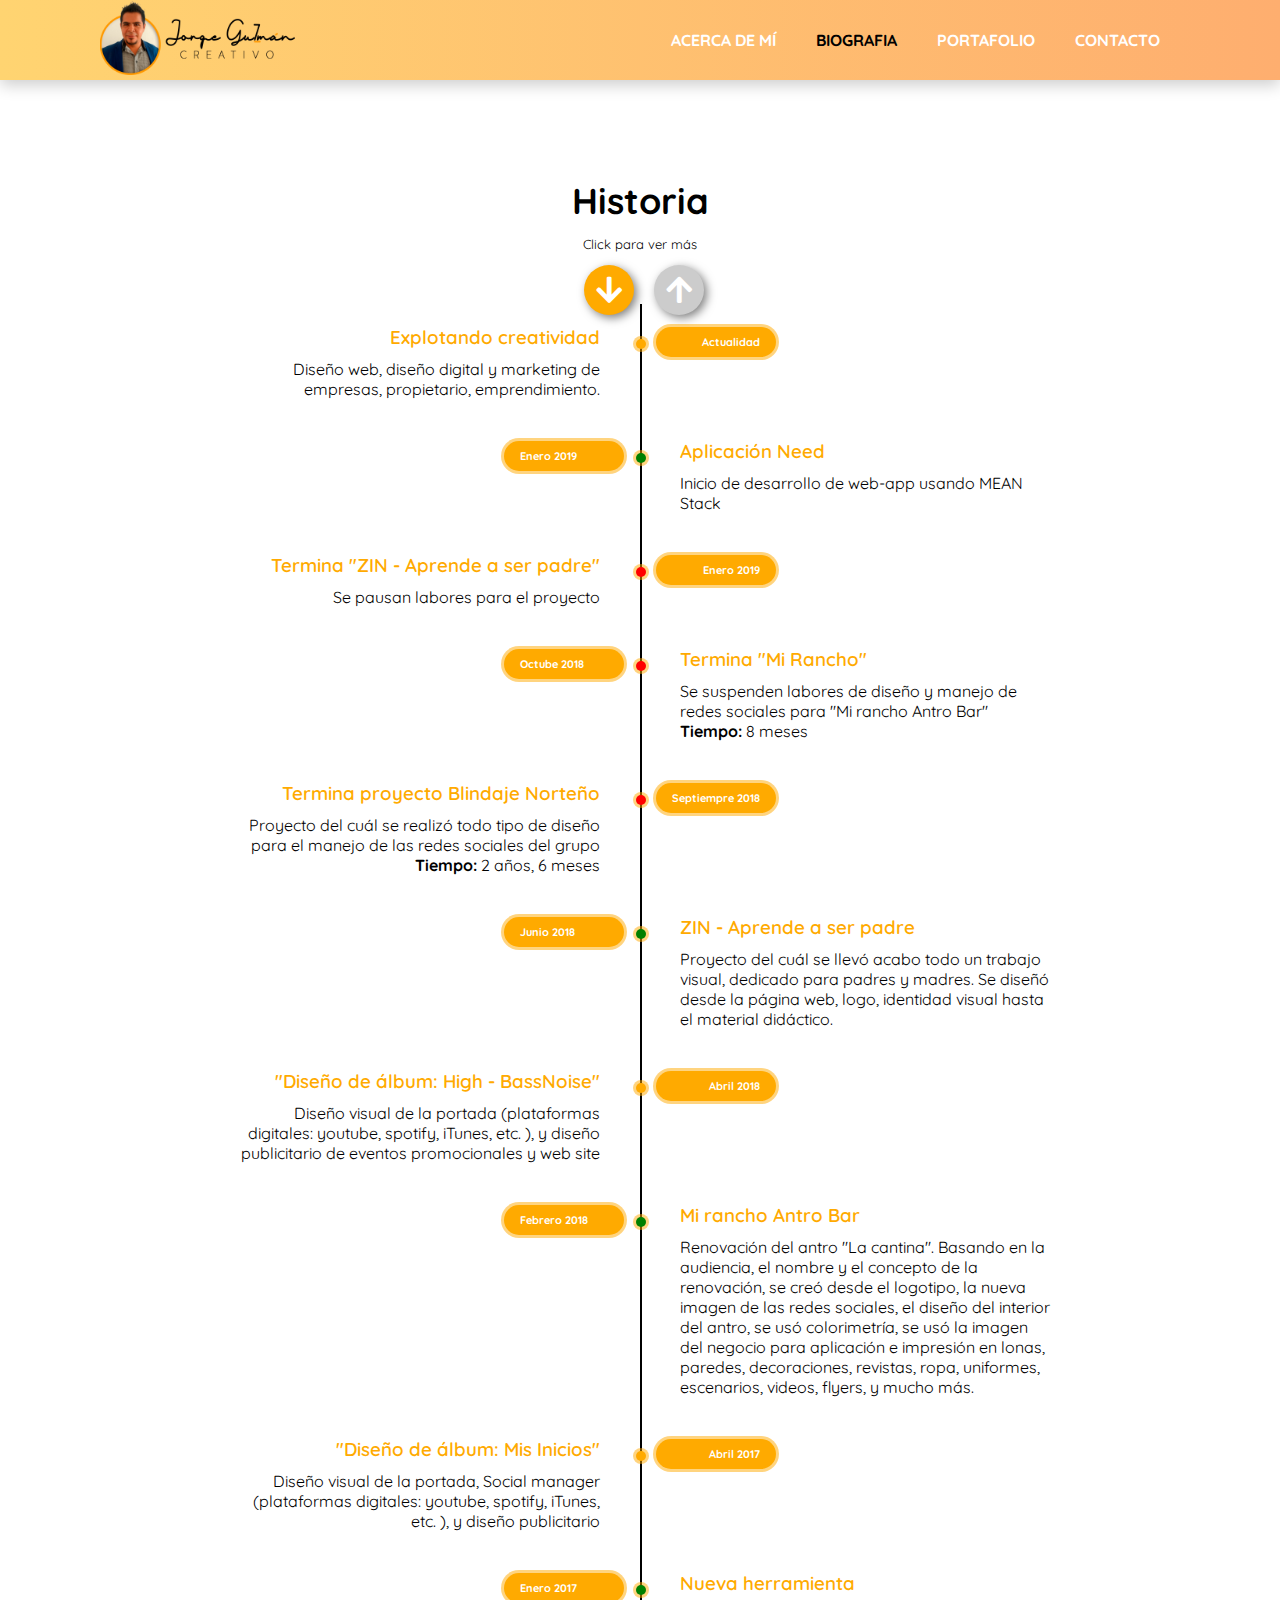
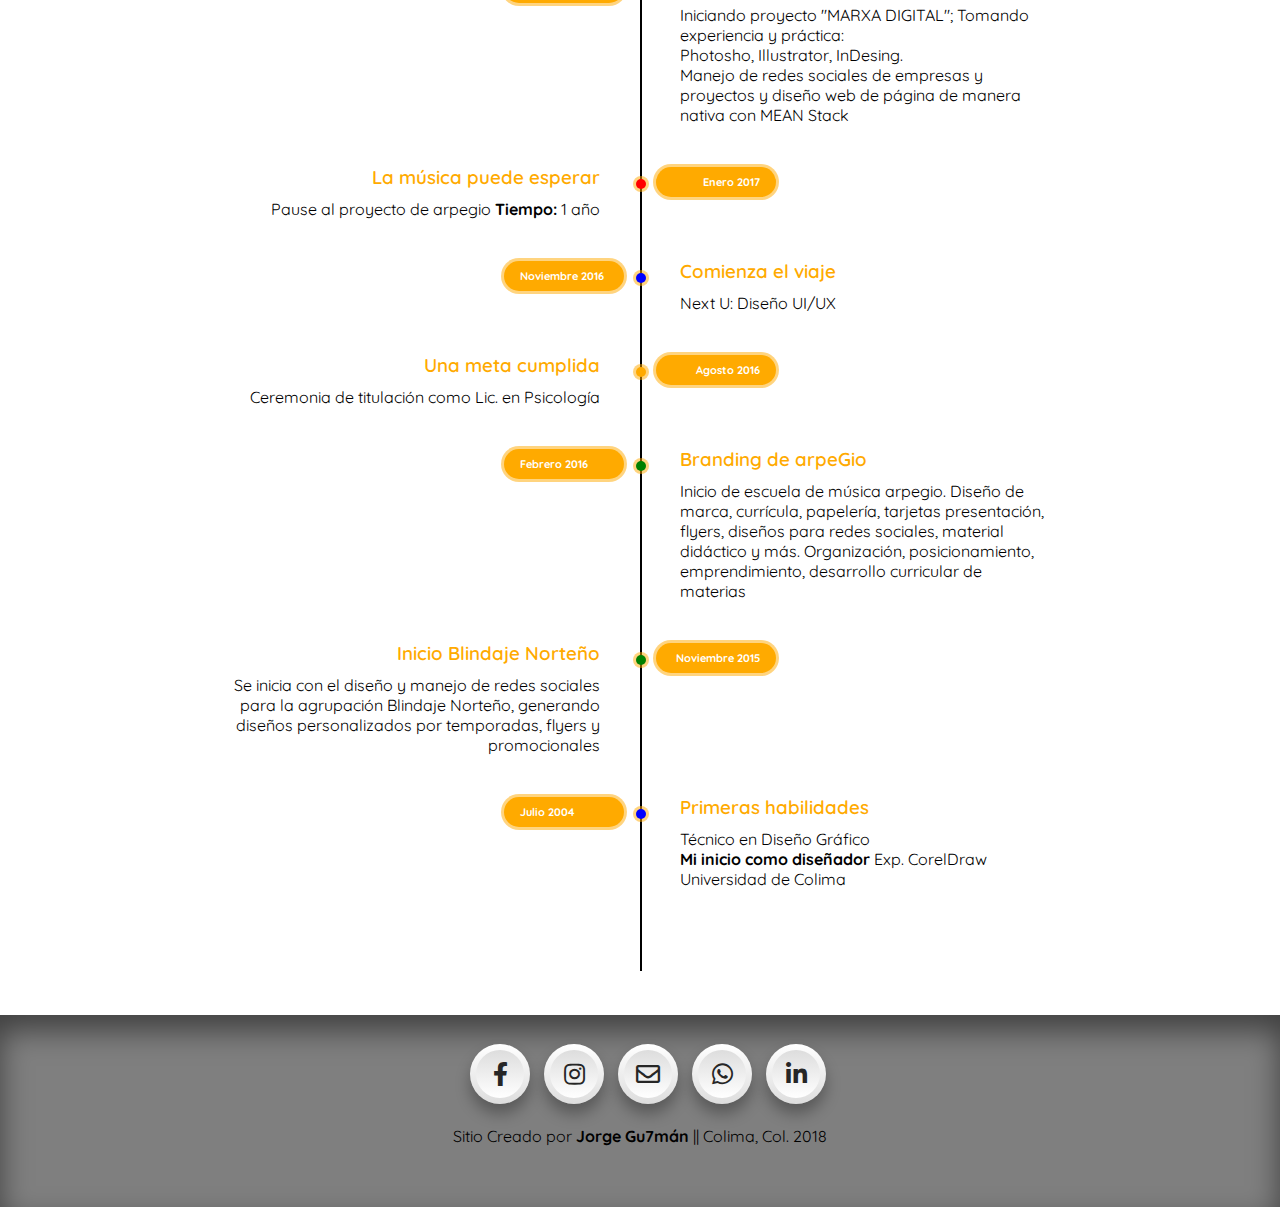
==== commit 0ba26b2f: "Se agregó la versión en inglés" ====
--- a/bio.html
+++ b/bio.html
@@ -55,7 +55,7 @@
             <li class="start info">
                 <div id="need" class="time-content">
                     <h3>Aplicación Need</h3>
-                    <p>Inicio de desarrollo de web-app usando LEAN Stack</p>
+                    <p>Inicio de desarrollo de web-app usando MEAN Stack</p>
                 </div>
                 <div class="time">
                     <h4>Enero 2019</h4>
--- a/css/style.css
+++ b/css/style.css
@@ -252,7 +252,7 @@
 
 .about {
 	position: relative;
-	top: 128%;
+	top: 0vh;
 	width: 100%;
 }
 
@@ -636,6 +636,10 @@
 			color: #ffff00;
 			text-decoration: none;
 			cursor: pointer;
+			position: absolute;
+		    left: 50%;
+			transform: translate(-50%, -50%);
+			top: 90%;
 		}
 
 		.negro {
@@ -789,6 +793,7 @@
 	color: white;
 	left: 50%;
 	transform: translate(-50%, -50%);
+	bottom: -5%;
 }
 
 .back {
@@ -842,21 +847,65 @@
 	}
 }
 
+@media only screen and (max-width: 900px) {
+	.talents {
+		display: block;
+		position: relative;
+		top: 15vh;
+	}
+	
+	.talents .card {
+		left: -1em;
+		width: 80%;
+		margin-bottom: 2em;
+	}
+
+	.about {
+		top: -10vh;
+	}
+
+	.hero {
+		background-position-x: 60%;
+	}
+
+	.row {
+		left: 33%;
+	}
+}
+
+@media only screen and (max-height: 500px) {
+	.hero {
+		height: 150vh;
+	}
+}
+
+@media only screen and (max-height: 375px) {
+	.hero {
+		height: 200vh;
+	}
+}
+
 @media only screen and (max-width: 600px) {
+	.hero {
+		background-position-x: 65%;
+	}
+
 	h1 {
-		font-size: 2em;
+		font-size: 3vh;
+		top: 45%;
+	}
+
+	.tagged {
+		top: 45%;
 	}
 
 	.row {
 		left: 40%;
 	}
 
-	.popup img {
-		top: 10%;
-	}
-
 	.social {
 		padding-left: 0;
+		top: 4vh;
 	}
 
 	.talents {
@@ -866,6 +915,10 @@
 	.timeline {
 		top: 295%;
 	}
+
+	/* .about {
+		top: 10vh
+	} */
 
 	.timeline:before {
 		top: 3%;
@@ -898,7 +951,7 @@
 	}
 
 	#txt {
-		bottom: 25vh;
+		top: 40vh;
 	}
 
 	.back {
@@ -909,6 +962,7 @@
 	.icons {
 		left: 50%;
 		transform: translateX(-50%);
+		top: 4vh !important;
 	}
 
 	.social li a {
